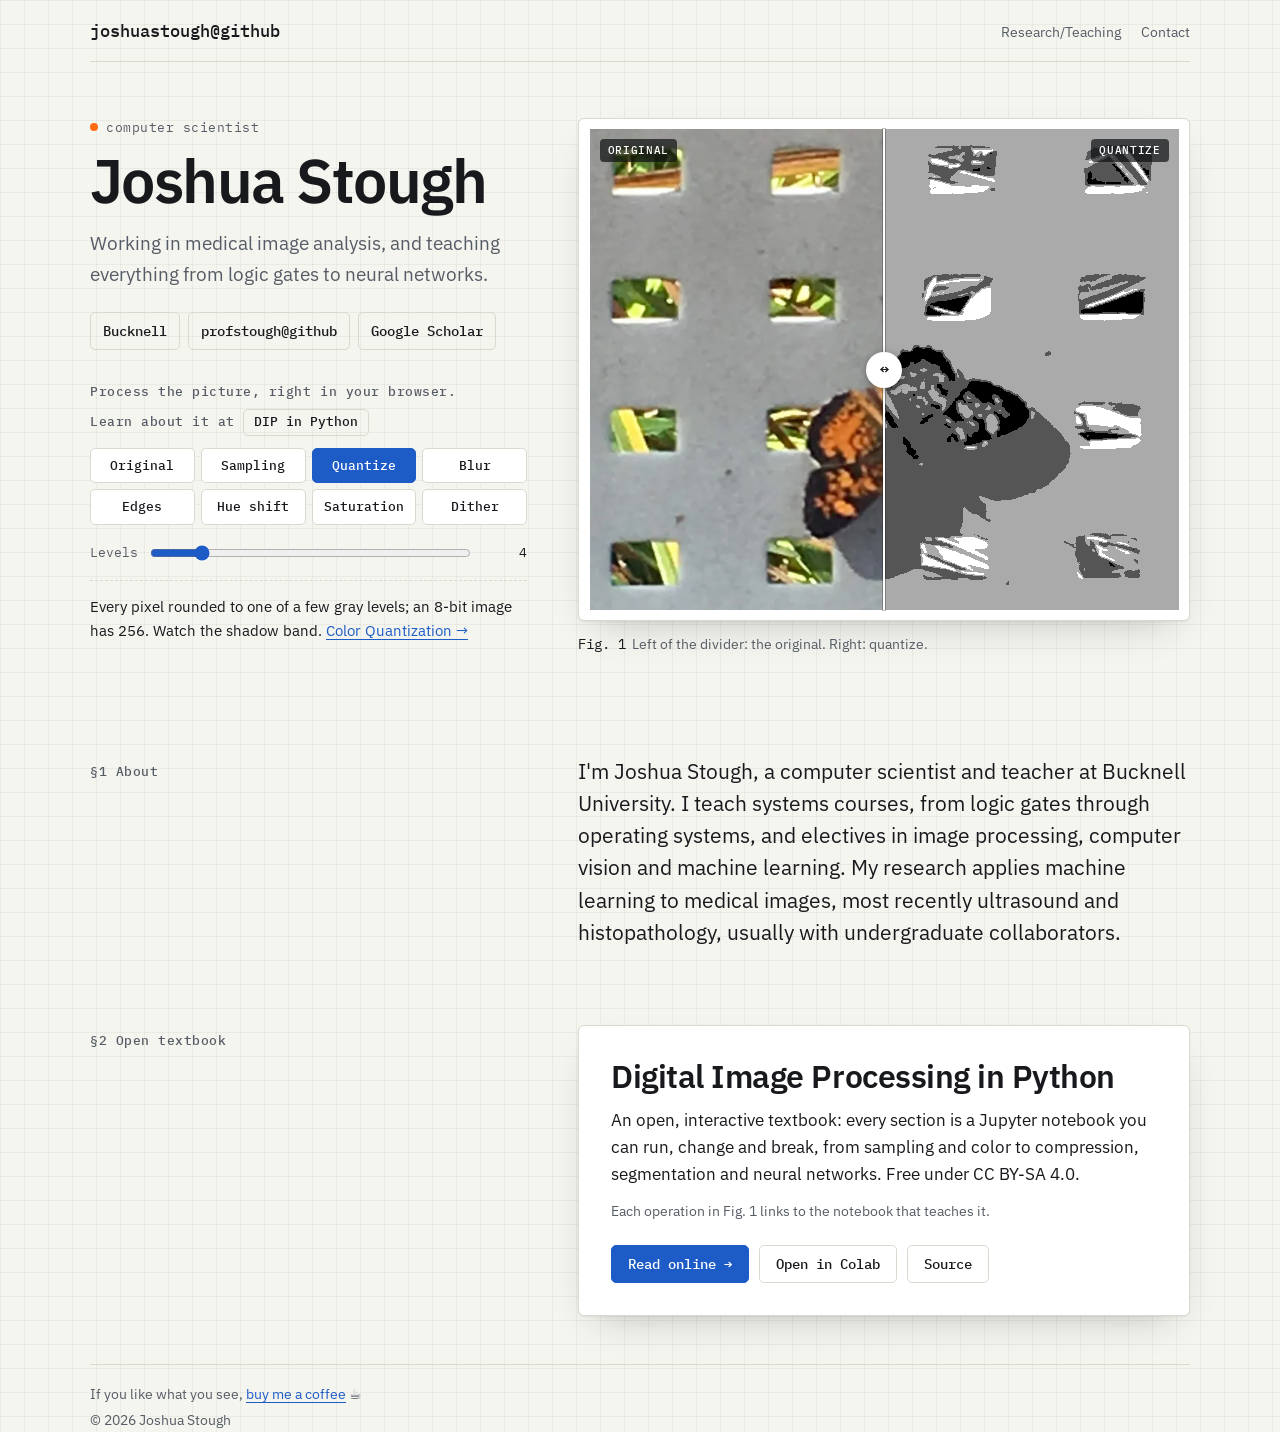
==== index.html @ 18976392 "Launch the image lab as the home page - prototypes/lab.html becomes index.html at the root: noindex " ====
<!doctype html>
<html lang="en">

<head>
  <meta charset="utf-8">
  <meta name="viewport" content="width=device-width, initial-scale=1">
  <title>Joshua Stough</title>
  <meta name="description"
    content="Joshua Stough, computer scientist: medical image analysis, teaching from logic gates to neural networks, and an image-processing lab you can play with in your browser.">
  <link rel="canonical" href="https://joshuastough.github.io/">

  <meta property="og:type" content="website">
  <meta property="og:url" content="https://joshuastough.github.io/">
  <meta property="og:title" content="Joshua Stough">
  <meta property="og:description"
    content="Medical image analysis, teaching from logic gates to neural networks, and an image-processing lab you can play with.">
  <meta property="og:image" content="https://joshuastough.github.io/assets/social.jpg">
  <meta property="og:image:width" content="1200">
  <meta property="og:image:height" content="630">
  <meta name="twitter:card" content="summary_large_image">
  <link rel="icon"
    href="data:image/svg+xml,<svg xmlns='http://www.w3.org/2000/svg' viewBox='0 0 100 100'><text y='.9em' font-size='90'>🦋</text></svg>">
  <script>
    // ?theme=dark|light overrides the system color scheme (used for previews).
    (function () {
      var t = new URLSearchParams(location.search).get('theme');
      if (t === 'dark' || t === 'light') document.documentElement.dataset.theme = t;
      document.documentElement.classList.add('js');
    })();
    var LAB_ROOT = ''; // path from this page to the site root
  </script>
  <script src="assets/lab/pictures.js"></script>

  <link rel="preconnect" href="https://fonts.googleapis.com">
  <link rel="preconnect" href="https://fonts.gstatic.com" crossorigin>
  <link
    href="https://fonts.googleapis.com/css2?family=IBM+Plex+Mono:wght@400;500&family=IBM+Plex+Sans:wght@400;500;600&display=swap"
    rel="stylesheet">

  <style>
    :root {
      --bg: #f5f5f0;
      --paper: #ffffff;
      --ink: #17191c;
      --muted: #565c65;
      --line: #d9d9cf;
      --grid: rgba(23, 25, 28, 0.05);
      --accent: #1d5bc6;
      --accent-ink: #ffffff;
      --mark: #ff6a13;
      --shadow: 0 1px 2px rgba(20, 24, 30, 0.06), 0 16px 40px -20px rgba(20, 24, 30, 0.3);
      --pad: clamp(16px, 4vw, 40px);
      color-scheme: light;
    }

    @media (prefers-color-scheme: dark) {
      :root:not([data-theme="light"]) {
        --bg: #101214;
        --paper: #171a1e;
        --ink: #e8eaed;
        --muted: #9aa1ab;
        --line: #2b3036;
        --grid: rgba(255, 255, 255, 0.035);
        --accent: #80b0ff;
        --accent-ink: #0b1322;
        --shadow: 0 1px 2px rgba(0, 0, 0, 0.4), 0 16px 40px -20px rgba(0, 0, 0, 0.8);
        color-scheme: dark;
      }
    }

    :root[data-theme="dark"] {
      --bg: #101214;
      --paper: #171a1e;
      --ink: #e8eaed;
      --muted: #9aa1ab;
      --line: #2b3036;
      --grid: rgba(255, 255, 255, 0.035);
      --accent: #80b0ff;
      --accent-ink: #0b1322;
      --shadow: 0 1px 2px rgba(0, 0, 0, 0.4), 0 16px 40px -20px rgba(0, 0, 0, 0.8);
      color-scheme: dark;
    }

    *,
    *::before,
    *::after {
      box-sizing: border-box;
    }

    html {
      -webkit-text-size-adjust: 100%;
    }

    body {
      margin: 0;
      background-color: var(--bg);
      background-image:
        linear-gradient(var(--grid) 1px, transparent 1px),
        linear-gradient(90deg, var(--grid) 1px, transparent 1px);
      background-size: 24px 24px;
      color: var(--ink);
      font: 400 17px/1.6 "IBM Plex Sans", system-ui, -apple-system, "Segoe UI", sans-serif;
    }

    a {
      color: var(--accent);
      text-underline-offset: 3px;
    }

    :focus-visible {
      outline: 2px solid var(--accent);
      outline-offset: 2px;
    }

    h1,
    h2,
    h3,
    p,
    figure {
      margin: 0;
    }

    img,
    canvas {
      display: block;
      max-width: 100%;
      height: auto;
    }

    .mono {
      font-family: "IBM Plex Mono", ui-monospace, Menlo, Consolas, monospace;
    }

    .wrap {
      max-width: 1180px;
      margin: 0 auto;
      padding: 0 var(--pad);
    }

    /* Top bar */
    .top {
      display: flex;
      flex-wrap: wrap;
      justify-content: space-between;
      align-items: baseline;
      gap: 8px 24px;
      padding-top: 18px;
      padding-bottom: 16px;
    }

    .top .name {
      color: var(--ink);
      font-weight: 500;
      text-decoration: none;
    }

    .top .name:hover {
      color: var(--accent);
    }

    .top nav {
      display: flex;
      flex-wrap: wrap;
      gap: 4px 20px;
      font-size: 14px;
    }

    .top nav a {
      color: var(--muted);
      text-decoration: none;
    }

    .top nav a:hover {
      color: var(--accent);
    }

    .rule {
      border: 0;
      border-top: 1px solid var(--line);
      margin: 0;
    }

    /* Hero: text, the live picture, and its controls */
    .hero {
      display: grid;
      grid-template-columns: minmax(0, 5fr) minmax(0, 7fr);
      grid-template-areas:
        "intro fig"
        "controls fig";
      grid-template-rows: auto 1fr;
      column-gap: clamp(28px, 4vw, 56px);
      padding-top: clamp(28px, 5vw, 56px);
      padding-bottom: clamp(40px, 6vw, 72px);
    }

    .intro {
      grid-area: intro;
    }

    .specimen {
      grid-area: fig;
    }

    .controls {
      grid-area: controls;
    }

    .eyebrow {
      color: var(--muted);
      font-size: 13px;
      letter-spacing: 0.04em;
      margin-bottom: 10px;
    }

    .eyebrow::before {
      content: "";
      display: inline-block;
      width: 8px;
      height: 8px;
      margin-right: 8px;
      background: var(--mark);
      border-radius: 50%;
      vertical-align: 1px;
    }

    h1 {
      font-size: clamp(2.4rem, 5.2vw, 3.8rem);
      font-weight: 600;
      line-height: 1.04;
      letter-spacing: -0.025em;
    }

    .lede {
      margin-top: 16px;
      color: var(--muted);
      font-size: clamp(1.05rem, 1.6vw, 1.2rem);
      max-width: 30em;
    }

    .frame {
      padding: 10px;
      background: var(--paper);
      border: 1px solid var(--line);
      border-radius: 6px;
      box-shadow: var(--shadow);
    }

    .stage {
      position: relative;
      width: fit-content;
      max-width: 100%;
      margin: 0 auto;
      touch-action: pan-y;
      user-select: none;
      -webkit-user-select: none;
      line-height: 0;
    }

    /* Any shape of picture: full column width, but never taller than the screen */
    .stage img,
    .stage canvas {
      width: auto;
      max-width: 100%;
      height: auto;
      max-height: min(78vh, 720px);
    }

    .stage canvas {
      display: none;
      max-height: none; /* the script sizes the canvas to fit, in whole device pixels */
      cursor: ew-resize;
    }

    #photo {
      display: none;
    }

    .js #photo {
      display: block;
    }

    .js .stage.ready #photo {
      display: none;
    }

    .stage.ready canvas {
      display: block;
    }

    .wipe {
      display: none;
      position: absolute;
      top: 0;
      bottom: 0;
      left: 50%;
      width: 44px;
      margin-left: -22px;
      cursor: ew-resize;
    }

    .stage.ready .wipe {
      display: block;
    }

    .stage.ready.plain .wipe,
    .stage.ready.plain .tag {
      display: none;
    }

    .wipe::before {
      content: "";
      position: absolute;
      top: 0;
      bottom: 0;
      left: 21px;
      width: 2px;
      background: #fff;
      box-shadow: 0 0 0 1px rgba(0, 0, 0, 0.25);
    }

    .knob {
      position: absolute;
      top: 50%;
      left: 50%;
      display: grid;
      place-items: center;
      width: 36px;
      height: 36px;
      transform: translate(-50%, -50%);
      border-radius: 50%;
      background: #fff;
      color: #17191c;
      box-shadow: 0 2px 10px rgba(0, 0, 0, 0.35);
      font: 500 15px/1 "IBM Plex Mono", monospace;
    }

    .wipe:focus-visible {
      outline: none;
    }

    .wipe:focus-visible .knob {
      outline: 3px solid var(--accent);
      outline-offset: 2px;
    }

    .tag {
      display: none;
      position: absolute;
      top: 10px;
      padding: 6px 8px;
      border-radius: 4px;
      background: rgba(10, 12, 14, 0.68);
      color: #fff;
      font: 500 11px/1 "IBM Plex Mono", monospace;
      letter-spacing: 0.06em;
      text-transform: uppercase;
      transition: opacity 0.15s;
    }

    .stage.ready .tag {
      display: block;
    }

    .tag.left {
      left: 10px;
    }

    .tag.right {
      right: 10px;
    }

    .tag.hidden {
      opacity: 0;
    }

    .specimen figcaption {
      margin-top: 12px;
      color: var(--muted);
      font-size: 14px;
    }

    .specimen figcaption .mono {
      color: var(--ink);
      margin-right: 6px;
    }

    .controls {
      margin-top: 32px;
      align-self: start;
    }

    .controls[hidden] {
      display: none;
    }

    .label {
      display: flex;
      flex-wrap: wrap;
      align-items: center;
      gap: 6px 8px;
      margin: 0 0 12px;
      color: var(--muted);
      font-size: 13px;
      font-weight: 500;
      letter-spacing: 0.04em;
    }

    .ops {
      display: grid;
      grid-template-columns: repeat(4, minmax(0, 1fr));
      gap: 6px;
    }

    .ops button {
      padding: 9px 4px;
      border: 1px solid var(--line);
      border-radius: 5px;
      background: var(--paper);
      color: var(--ink);
      font: 500 13px/1.2 "IBM Plex Mono", monospace;
      cursor: pointer;
      transition: border-color 0.15s, background-color 0.15s;
    }

    .ops button:hover {
      border-color: var(--accent);
    }

    .ops button[aria-pressed="true"] {
      background: var(--accent);
      border-color: var(--accent);
      color: var(--accent-ink);
    }

    .param {
      display: grid;
      grid-template-columns: auto minmax(0, 1fr) 5.5ch;
      gap: 12px;
      align-items: center;
      margin-top: 18px;
      font-size: 13px;
    }

    .param[hidden] {
      display: none;
    }

    .param label {
      color: var(--muted);
    }

    .param input {
      width: 100%;
      margin: 0;
      accent-color: var(--accent);
    }

    .param output {
      text-align: right;
    }

    .caption {
      margin-top: 16px;
      padding-top: 14px;
      border-top: 1px dashed var(--line);
      font-size: 15px;
      min-height: 4.8em;
    }

    .caption a {
      white-space: nowrap;
    }

    /* Sections below the hero */
    .section {
      display: grid;
      grid-template-columns: minmax(0, 5fr) minmax(0, 7fr);
      column-gap: clamp(28px, 4vw, 56px);
      padding-top: 28px;
      padding-bottom: 48px;
    }

    .section h2 {
      font-size: 13px;
      font-weight: 500;
      letter-spacing: 0.04em;
      color: var(--muted);
      padding-top: 6px;
    }

    .about p {
      font-size: clamp(1.1rem, 1.8vw, 1.3rem);
      line-height: 1.55;
    }

    .card {
      padding: clamp(20px, 3vw, 32px);
      background: var(--paper);
      border: 1px solid var(--line);
      border-radius: 6px;
      box-shadow: var(--shadow);
    }

    .card h3 {
      font-size: clamp(1.5rem, 2.6vw, 2rem);
      font-weight: 600;
      line-height: 1.15;
      letter-spacing: -0.015em;
      margin-bottom: 12px;
    }

    .card h3 a {
      color: inherit;
      text-decoration: none;
    }

    .card h3 a:hover {
      color: var(--accent);
    }

    .card .tie {
      margin-top: 12px;
      color: var(--muted);
      font-size: 14px;
    }

    .actions {
      display: flex;
      flex-wrap: wrap;
      gap: 10px;
      margin-top: 22px;
    }

    .btn {
      display: inline-block;
      padding: 9px 16px;
      border: 1px solid var(--line);
      border-radius: 5px;
      color: var(--ink);
      font: 500 14px/1.3 "IBM Plex Mono", monospace;
      text-decoration: none;
    }

    .btn:hover {
      border-color: var(--accent);
      color: var(--accent);
    }

    /* The three links under the intro fit on one row beside the picture */
    .intro .actions {
      gap: 8px;
    }

    .intro .btn {
      padding: 9px 12px;
    }

    .btn-sm {
      padding: 4px 10px;
      font-size: 13px;
      letter-spacing: 0;
    }

    .btn.primary {
      background: var(--accent);
      border-color: var(--accent);
      color: var(--accent-ink);
    }

    .btn.primary:hover {
      color: var(--accent-ink);
      filter: brightness(1.08);
    }

    footer {
      padding-top: 18px;
      padding-bottom: 48px;
      color: var(--muted);
      font-size: 14px;
    }

    footer p+p {
      margin-top: 4px;
    }

    @media (max-width: 860px) {
      .hero {
        grid-template-columns: minmax(0, 1fr);
        grid-template-areas: "intro" "fig" "controls";
        grid-template-rows: auto;
      }

      .specimen {
        margin-top: 28px;
      }

      .controls {
        margin-top: 24px;
      }

      .section {
        grid-template-columns: minmax(0, 1fr);
      }

      .section h2 {
        margin-bottom: 12px;
      }

    }

    @media (prefers-reduced-motion: reduce) {
      * {
        transition: none !important;
      }
    }
  </style>
</head>

<body>
  <header class="wrap top">
    <a class="name mono" href="https://github.com/joshuastough">joshuastough@github</a>
    <nav aria-label="Site">
      <a href="https://joshuastough.com">Research/Teaching</a>
      <a href="mailto:joshua.stough@gmail.com">Contact</a>
    </nav>
  </header>
  <div class="wrap">
    <hr class="rule">
  </div>

  <main>
    <section class="wrap hero" aria-label="Introduction">
      <div class="intro">
        <p class="eyebrow mono">computer scientist</p>
        <h1>Joshua Stough</h1>
        <p class="lede">Working in medical image analysis, and teaching everything from logic gates to neural
          networks.</p>
        <p class="actions">
          <a class="btn" href="https://joshuastough.com">Bucknell</a>
          <a class="btn" href="https://profstough.github.io/">profstough@github</a>
          <a class="btn" href="https://scholar.google.com/citations?user=JASM_10AAAAJ&amp;hl=en">Google Scholar</a>
        </p>
      </div>

      <figure class="specimen">
        <div class="frame">
          <div class="stage" id="stage">
            <img id="photo" alt="" width="900" height="736">
            <script>
              // Pick this visit's picture (see assets/lab/pictures.js) before the page first paints.
              (function () {
                var pics = window.LAB_PICTURES || [], q = new URLSearchParams(location.search).get('img'), pick;
                if (q) {
                  var word = q.toLowerCase();
                  pick = /^\d+$/.test(q) ? pics[+q] :
                    pics.filter(function (p) { return p.src.toLowerCase().indexOf(word) >= 0; })[0] ||
                    pics.filter(function (p) { return p.alt.toLowerCase().indexOf(word) >= 0; })[0];
                }
                pick = window.LAB_PICK = pick || pics[Math.floor(Math.random() * pics.length)];
                var img = document.getElementById('photo');
                img.width = pick.w;
                img.height = pick.h;
                img.alt = pick.alt;
                img.src = LAB_ROOT + pick.src;
              })();
            </script>
            <noscript><img src="assets/butterfly.webp" width="900" height="736"
                alt="An orange and black butterfly resting on a gray panel with rectangular cutouts showing green leaves"></noscript>
            <canvas id="canvas" width="900" height="736" role="img"></canvas>
            <span class="tag left" id="tag-left">Original</span>
            <span class="tag right" id="tag-right"></span>
            <div class="wipe" id="wipe" role="slider" tabindex="0" aria-label="Divider between original and processed"
              aria-valuemin="0" aria-valuemax="100" aria-valuenow="50"><span class="knob"
                aria-hidden="true">&harr;</span></div>
          </div>
        </div>
        <figcaption><span class="mono">Fig. 1</span><span id="figtext">Butterfly on a perforated panel.</span>
        </figcaption>
      </figure>

      <div class="controls" id="controls" hidden>
        <p class="label mono"><span id="ops-label">Process the picture, right in your browser.</span>
          Learn about it at <a class="btn btn-sm" href="https://profstough.github.io/imageprocessing-awesome/">DIP in
            Python</a></p>
        <div class="ops" role="group" aria-labelledby="ops-label" id="ops"></div>
        <div class="param mono" id="param-row">
          <label for="param" id="param-name">Gain</label>
          <input type="range" id="param">
          <output for="param" id="param-out"></output>
        </div>
        <p class="caption" id="caption" aria-live="polite"></p>
      </div>
    </section>

    <section class="wrap section about" aria-labelledby="about-h">
      <h2 class="mono" id="about-h">&sect;1 About</h2>
      <p>I'm Joshua Stough, a computer scientist and teacher at Bucknell University. I teach systems courses,
        from logic gates through operating systems, and electives in image processing, computer vision and
        machine learning. My research applies machine learning to medical images, most recently ultrasound and
        histopathology, usually with undergraduate collaborators.</p>
    </section>

    <section class="wrap section" id="book" aria-labelledby="book-h">
      <h2 class="mono" id="book-h">&sect;2 Open textbook</h2>
      <article class="card">
        <h3><a href="https://profstough.github.io/imageprocessing-awesome/">Digital Image Processing in Python</a></h3>
        <p>An open, interactive textbook: every section is a Jupyter notebook you can run, change and break, from
          sampling and color to compression, segmentation and neural networks. Free under CC BY-SA 4.0.</p>
        <p class="tie">Each operation in Fig. 1 links to the notebook that teaches it.</p>
        <div class="actions">
          <a class="btn primary" href="https://profstough.github.io/imageprocessing-awesome/">Read online &rarr;</a>
          <a class="btn"
            href="https://colab.research.google.com/github/profstough/imageprocessing-awesome/blob/main/colab_setup.ipynb">Open
            in Colab</a>
          <a class="btn" href="https://github.com/profstough/imageprocessing-awesome">Source</a>
        </div>
      </article>
    </section>

  </main>

  <footer class="wrap">
    <hr class="rule">
    <p style="margin-top: 18px">If you like what you see, <a href="https://www.buymeacoffee.com/joshuastough">buy me a
        coffee</a> &#9749;</p>
    <p>&copy; 2026 Joshua Stough</p>
  </footer>

  <script>
    (function () {
      var BOOK = 'https://profstough.github.io/imageprocessing-awesome/';
      // Dither fineness 1..11 as [dot size in pixels, gray levels]: big black-and-white dots first,
      // then single-pixel dots with more and more gray levels.
      var DITHER = [[12, 2], [8, 2], [6, 2], [4, 2], [3, 2], [2, 2], [1, 2], [1, 3], [1, 4], [1, 6], [1, 8]];
      var OPS = [
        {
          id: 'original', label: 'Original',
          text: 'The photograph before any processing, pixel-aligned with your screen.'
        },
        {
          id: 'sampling', label: 'Sampling', name: 'Block', min: 2, max: 40, step: 1, value: 12, unit: ' px',
          text: 'One sample per block, repeated to fill it. Fewer samples, less spatial resolution.',
          slug: 'spatial-resolution', chapter: 'Sampling and Spatial Resolution'
        },
        {
          id: 'quantize', label: 'Quantize', name: 'Levels', min: 2, max: 16, step: 1, value: 4, unit: '',
          text: 'Every pixel rounded to one of a few gray levels; an 8-bit image has 256. Watch the shadow band.',
          slug: 'color-quantization', chapter: 'Color Quantization'
        },
        {
          id: 'blur', label: 'Blur', name: 'Radius', min: 1, max: 16, step: 1, value: 5, unit: ' px',
          text: 'Each pixel averaged with its neighbors (three box passes, close to a Gaussian): a low-pass filter.',
          slug: 'imfilter-lowpass-demo', chapter: 'Spatial filtering, low pass'
        },
        {
          id: 'edges', label: 'Edges', name: 'Gain', min: 1, max: 8, step: 0.5, value: 3, unit: '×',
          text: 'Sobel gradient magnitude: bright where brightness changes quickly, dark where it is flat.',
          slug: 'edge-detection', chapter: 'Gradient Maps and Edge Detection'
        },
        {
          id: 'hue', label: 'Hue shift', name: 'Hue', min: 0, max: 359, step: 1, value: 180, unit: '°',
          text: 'Every hue rotated around the HSV color wheel, while saturation and value stay put.',
          slug: 'color-hsv', chapter: 'HSV color space'
        },
        {
          id: 'saturation', label: 'Saturation', name: 'Scale', min: 0, max: 3, step: 0.1, value: 2, unit: '\u00d7',
          text: 'Every pixel\u2019s saturation scaled in HSV space: 0\u00d7 is gray, 1\u00d7 the original, more is more vivid. Hue and value stay put.',
          slug: 'color-hsv', chapter: 'HSV color space'
        },
        {
          id: 'dither', label: 'Dither', name: 'Fineness', min: 1, max: 11, step: 1, value: 6, unit: '',
          text: 'Floyd\u2013Steinberg error diffusion: few gray levels, but each rounding error is pushed onto the neighbors, so the tones survive. Slide right for smaller dots, then more levels.',
          detail: function (f) {
            var d = DITHER[f - 1];
            return 'Now: ' + (d[0] > 1 ? d[0] + '-pixel dots' : 'single-pixel dots') + ', ' + d[1] + ' gray levels.';
          },
          slug: 'color-quantization', chapter: 'Color Quantization'
        }
      ];

      var stage = document.getElementById('stage');
      var photo = document.getElementById('photo');
      var canvas = document.getElementById('canvas');
      var wipeEl = document.getElementById('wipe');
      var tagLeft = document.getElementById('tag-left');
      var tagRight = document.getElementById('tag-right');
      var opsEl = document.getElementById('ops');
      var paramRow = document.getElementById('param-row');
      var paramName = document.getElementById('param-name');
      var slider = document.getElementById('param');
      var paramOut = document.getElementById('param-out');
      var caption = document.getElementById('caption');
      var figtext = document.getElementById('figtext');

      var query = new URLSearchParams(location.search);
      var pick = window.LAB_PICK;
      var W, H, N, ctx, src, out, lum, smooth, bufA, bufB, err;
      var op = OPS[4], value = op.value, wipe = 0.5, pending = 0, dragging = false;

      /* ---------- Image operations: read src / lum, write out ---------- */

      function gray(o, p, v) {
        o[p] = o[p + 1] = o[p + 2] = v;
        o[p + 3] = 255;
      }

      var RUN = {
        original: function () { out.data.set(src.data); },

        sampling: function (b) {
          var s = src.data, o = out.data;
          for (var by = 0; by < H; by += b) {
            for (var bx = 0; bx < W; bx += b) {
              var sp = (Math.min(by + (b >> 1), H - 1) * W + Math.min(bx + (b >> 1), W - 1)) * 4;
              for (var y = by; y < Math.min(by + b, H); y++) {
                for (var x = bx, p = (y * W + bx) * 4; x < Math.min(bx + b, W); x++, p += 4) {
                  o[p] = s[sp]; o[p + 1] = s[sp + 1]; o[p + 2] = s[sp + 2]; o[p + 3] = 255;
                }
              }
            }
          }
        },

        quantize: function (k) {
          var o = out.data, step = 255 / (k - 1);
          for (var i = 0, p = 0; i < N; i++, p += 4) gray(o, p, Math.round(lum[i] / step) * step);
        },

        blur: function (r) {
          var s = src.data, o = out.data, i, p;
          for (i = 0, p = 0; i < N; i++, p += 4) {
            bufA[i * 3] = s[p]; bufA[i * 3 + 1] = s[p + 1]; bufA[i * 3 + 2] = s[p + 2];
          }
          for (var pass = 0; pass < 3; pass++) {
            boxH(bufA, bufB, r);
            boxV(bufB, bufA, r);
          }
          for (i = 0, p = 0; i < N; i++, p += 4) {
            o[p] = bufA[i * 3]; o[p + 1] = bufA[i * 3 + 1]; o[p + 2] = bufA[i * 3 + 2]; o[p + 3] = 255;
          }
        },

        edges: function (gain) {
          var o = out.data, L = smooth, scale = gain / 8;
          for (var y = 0; y < H; y++) {
            for (var x = 0; x < W; x++) {
              var i = y * W + x, v = 0;
              if (x > 0 && y > 0 && x < W - 1 && y < H - 1) {
                var gx = (L[i - W + 1] + 2 * L[i + 1] + L[i + W + 1]) - (L[i - W - 1] + 2 * L[i - 1] + L[i + W - 1]);
                var gy = (L[i + W - 1] + 2 * L[i + W] + L[i + W + 1]) - (L[i - W - 1] + 2 * L[i - W] + L[i - W + 1]);
                v = Math.sqrt(gx * gx + gy * gy) * scale;
              }
              gray(o, i * 4, v);
            }
          }
        },

        hue: function (deg) {
          var s = src.data, o = out.data, shift = deg / 60;
          for (var p = 0; p < s.length; p += 4) {
            var r = s[p] / 255, g = s[p + 1] / 255, b = s[p + 2] / 255;
            var max = Math.max(r, g, b), min = Math.min(r, g, b), d = max - min;
            o[p + 3] = 255;
            if (d === 0) { o[p] = s[p]; o[p + 1] = s[p + 1]; o[p + 2] = s[p + 2]; continue; }
            var h = max === r ? (g - b) / d : max === g ? (b - r) / d + 2 : (r - g) / d + 4;
            h = ((h + shift) % 6 + 6) % 6;
            var sat = d / max, v = max, k = Math.floor(h), f = h - k;
            var pp = v * (1 - sat), q = v * (1 - sat * f), t = v * (1 - sat * (1 - f));
            var rgb = [[v, t, pp], [q, v, pp], [pp, v, t], [pp, q, v], [t, pp, v], [v, pp, q]][k];
            o[p] = rgb[0] * 255; o[p + 1] = rgb[1] * 255; o[p + 2] = rgb[2] * 255;
          }
        },

        saturation: function (k) {
          // In HSV, a channel's distance below the max channel is proportional to saturation,
          // so scaling that distance scales saturation while hue and value stay fixed.
          var s = src.data, o = out.data;
          for (var p = 0; p < s.length; p += 4) {
            var r = s[p], g = s[p + 1], b = s[p + 2];
            var max = Math.max(r, g, b), min = Math.min(r, g, b);
            var ratio = 1;
            if (max > min) {
              var sat = (max - min) / max;
              ratio = Math.min(1, sat * k) / sat;
            }
            o[p] = max - (max - r) * ratio;
            o[p + 1] = max - (max - g) * ratio;
            o[p + 2] = max - (max - b) * ratio;
            o[p + 3] = 255;
          }
        },

        dither: function (f) {
          var d = DITHER[f - 1], dot = d[0], step = 255 / (d[1] - 1), o = out.data;
          var gw = Math.ceil(W / dot), gh = Math.ceil(H / dot), x, y, i;
          // Average brightness over each dot-sized block (just the pixels when dot is 1).
          for (i = 0; i < gw * gh; i++) err[i] = 0;
          for (y = 0; y < H; y++) {
            var row = ((y / dot) | 0) * gw;
            for (x = 0; x < W; x++) err[row + ((x / dot) | 0)] += lum[y * W + x];
          }
          for (y = 0; y < gh; y++) {
            var bh = Math.min(dot, H - y * dot);
            for (x = 0; x < gw; x++) err[y * gw + x] /= bh * Math.min(dot, W - x * dot);
          }
          // Floyd-Steinberg on the block grid; each cell keeps its final level.
          for (y = 0; y < gh; y++) {
            for (x = 0; x < gw; x++) {
              i = y * gw + x;
              var old = err[i];
              var nv = Math.min(255, Math.max(0, Math.round(old / step) * step));
              var e = old - nv;
              err[i] = nv;
              if (x + 1 < gw) err[i + 1] += e * 7 / 16;
              if (y + 1 < gh) {
                if (x > 0) err[i + gw - 1] += e * 3 / 16;
                err[i + gw] += e * 5 / 16;
                if (x + 1 < gw) err[i + gw + 1] += e / 16;
              }
            }
          }
          // Paint each cell as a dot-sized square.
          for (y = 0; y < H; y++) {
            var cells = ((y / dot) | 0) * gw;
            for (x = 0; x < W; x++) gray(o, (y * W + x) * 4, err[cells + ((x / dot) | 0)]);
          }
        }
      };

      // Sliding-window box filters on 3-channel float buffers, edges clamped.
      function boxH(a, b, r) {
        var n = 2 * r + 1;
        for (var y = 0; y < H; y++) {
          var row = y * W * 3;
          for (var c = 0; c < 3; c++) {
            var sum = 0, k;
            for (k = -r; k <= r; k++) sum += a[row + Math.min(Math.max(k, 0), W - 1) * 3 + c];
            for (var x = 0; x < W; x++) {
              b[row + x * 3 + c] = sum / n;
              sum += a[row + Math.min(x + r + 1, W - 1) * 3 + c] - a[row + Math.max(x - r, 0) * 3 + c];
            }
          }
        }
      }

      function boxV(a, b, r) {
        var n = 2 * r + 1, stride = W * 3;
        for (var x = 0; x < W; x++) {
          for (var c = 0; c < 3; c++) {
            var col = x * 3 + c, sum = 0, k;
            for (k = -r; k <= r; k++) sum += a[Math.min(Math.max(k, 0), H - 1) * stride + col];
            for (var y = 0; y < H; y++) {
              b[y * stride + col] = sum / n;
              sum += a[Math.min(y + r + 1, H - 1) * stride + col] - a[Math.max(y - r, 0) * stride + col];
            }
          }
        }
      }

      /* ---------- Drawing ---------- */

      function composite() {
        if (op.id === 'original') {
          ctx.putImageData(src, 0, 0);
          return;
        }
        ctx.putImageData(out, 0, 0);
        var sx = Math.round(wipe * W);
        if (sx > 0) ctx.putImageData(src, 0, 0, 0, 0, sx, H); // original on the left of the divider
      }

      function schedule(what) {
        if (!pending) requestAnimationFrame(flush);
        pending |= what;
      }

      function flush() {
        if (pending & 1) RUN[op.id](value);
        composite();
        pending = 0;
      }

      /* ---------- Controls ---------- */

      function describe() {
        caption.textContent = op.text + ' ' +
          (op.detail ? op.detail(value) + ' ' : '');
        if (op.slug) {
          var a = document.createElement('a');
          a.href = BOOK + op.slug + '/';
          a.textContent = op.chapter + ' \u2192';
          caption.appendChild(a);
        }
      }

      function fmt(v) {
        return (op.step < 1 ? v.toFixed(1) : String(v)) + op.unit;
      }

      function select(id, v) {
        op = OPS.filter(function (o) { return o.id === id; })[0] || OPS[4];
        value = v != null && !isNaN(v) ? Math.min(op.max, Math.max(op.min, v)) : op.value;
        Array.prototype.forEach.call(opsEl.children, function (b) {
          b.setAttribute('aria-pressed', String(b.dataset.op === op.id));
        });
        var plain = op.id === 'original';
        stage.classList.toggle('plain', plain);
        paramRow.hidden = plain;
        if (!plain) {
          paramName.textContent = op.name;
          slider.min = op.min; slider.max = op.max; slider.step = op.step; slider.value = value;
          paramOut.textContent = fmt(value);
          tagRight.textContent = op.label;
        }
        describe();
        figtext.textContent = plain ? pick.caption :
          'Left of the divider: the original. Right: ' + op.label.toLowerCase() + '.';
        canvas.setAttribute('aria-label', plain ? pick.alt :
          pick.alt + ', with ' + op.label.toLowerCase() + ' applied right of a divider at ' +
          Math.round(wipe * 100) + ' percent');
        schedule(1);
      }

      function setWipe(f) {
        wipe = Math.min(1, Math.max(0, f));
        wipeEl.style.left = wipe * 100 + '%';
        wipeEl.setAttribute('aria-valuenow', Math.round(wipe * 100));
        tagLeft.classList.toggle('hidden', wipe < 0.16);
        tagRight.classList.toggle('hidden', wipe > 0.84);
        schedule(2);
      }

      function pointTo(ev) {
        var r = canvas.getBoundingClientRect();
        setWipe((ev.clientX - r.left) / r.width);
      }

      OPS.forEach(function (o) {
        var b = document.createElement('button');
        b.type = 'button';
        b.dataset.op = o.id;
        b.textContent = o.label;
        b.setAttribute('aria-pressed', 'false');
        b.addEventListener('click', function () { select(o.id); });
        opsEl.appendChild(b);
      });

      slider.addEventListener('input', function () {
        value = +slider.value;
        paramOut.textContent = fmt(value);
        if (op.detail) describe();
        schedule(1);
      });

      stage.addEventListener('pointerdown', function (ev) {
        if (op.id === 'original' || ev.button > 0) return;
        dragging = true;
        stage.setPointerCapture(ev.pointerId);
        pointTo(ev);
      });
      stage.addEventListener('pointermove', function (ev) { if (dragging) pointTo(ev); });
      ['pointerup', 'pointercancel'].forEach(function (t) {
        stage.addEventListener(t, function () { dragging = false; });
      });

      wipeEl.addEventListener('keydown', function (ev) {
        var step = ev.shiftKey ? 0.1 : 0.02;
        var moves = { ArrowLeft: -step, ArrowDown: -step, ArrowRight: step, ArrowUp: step };
        if (ev.key in moves) setWipe(wipe + moves[ev.key]);
        else if (ev.key === 'Home') setWipe(0);
        else if (ev.key === 'End') setWipe(1);
        else return;
        ev.preventDefault();
      });

      /* ---------- Start once the photo has loaded ---------- */

      /* ---------- Working image: one pixel per screen pixel ---------- */

      // The picture is processed at the size it is shown, in device pixels, so each processed
      // pixel lands on exactly one screen pixel. Letting the browser shrink a larger result would
      // resample dither dots, edge lines and block borders into moire.
      var frame = stage.parentNode, fitted = '', refit = 0, MAX_WORK = 1600;

      function fit() {
        var dpr = window.devicePixelRatio || 1;
        var cs = getComputedStyle(frame);
        // Exact (fractional) content width: clientWidth rounds, and a canvas even 0.2px too wide gets squeezed.
        var availW = frame.getBoundingClientRect().width - parseFloat(cs.paddingLeft) - parseFloat(cs.paddingRight) -
          parseFloat(cs.borderLeftWidth) - parseFloat(cs.borderRightWidth);
        var availH = Math.min(innerHeight * 0.78, 720);
        var nw = photo.naturalWidth, nh = photo.naturalHeight;
        var cssW = Math.min(availW, nw, availH * nw / nh);
        var w = Math.max(1, Math.min(MAX_WORK, Math.floor(cssW * dpr)));
        var h = Math.max(1, Math.floor(w * nh / nw));
        var key = w + 'x' + h + '@' + dpr;
        if (key === fitted) return false;

        canvas.width = w;
        canvas.height = h;
        canvas.style.width = w / dpr + 'px';
        canvas.style.height = h / dpr + 'px';
        ctx = canvas.getContext('2d', { willReadFrequently: true });
        ctx.imageSmoothingEnabled = true;
        ctx.imageSmoothingQuality = 'high';
        ctx.drawImage(photo, 0, 0, w, h);
        try {
          src = ctx.getImageData(0, 0, w, h);
        } catch (e) {
          return false; // e.g. opened from file://; keep the plain picture
        }
        W = w; H = h; N = w * h;
        fitted = key;
        out = ctx.createImageData(W, H);
        lum = new Float32Array(N);
        err = new Float32Array(N);
        bufA = new Float32Array(N * 3);
        bufB = new Float32Array(N * 3);
        var s = src.data, i, p;
        for (i = 0, p = 0; i < N; i++, p += 4) lum[i] = 0.299 * s[p] + 0.587 * s[p + 1] + 0.114 * s[p + 2];
        // A 3x3 mean takes the sensor noise out of the edge map.
        smooth = new Float32Array(N);
        for (var y = 0; y < H; y++) {
          for (var x = 0; x < W; x++) {
            var sum = 0;
            for (var dy = -1; dy <= 1; dy++) {
              for (var dx = -1; dx <= 1; dx++) {
                sum += lum[Math.min(H - 1, Math.max(0, y + dy)) * W + Math.min(W - 1, Math.max(0, x + dx))];
              }
            }
            smooth[y * W + x] = sum / 9;
          }
        }
        return true;
      }

      // Window resizes, zoom and rotation change the shown size: re-fit and reprocess.
      function onResize() {
        clearTimeout(refit);
        refit = setTimeout(function () {
          if (stage.classList.contains('ready') && fit()) schedule(1);
        }, 120);
      }

      function init() {
        if (!fit()) return;
        addEventListener('resize', onResize);
        if (window.ResizeObserver) new ResizeObserver(onResize).observe(frame);
        stage.classList.add('ready');
        document.getElementById('controls').hidden = false;
        var w = parseFloat(query.get('wipe'));
        setWipe(isNaN(w) ? wipe : w);
        // Start with the operation the address asks for, else the picture's pinned one, else a random one.
        var qop = query.get('op'), qv = parseFloat(query.get('v'));
        var processed = OPS.filter(function (o) { return o.id !== 'original'; });
        if (qop) select(qop, qv);
        else if (pick.op) select(pick.op, isNaN(qv) ? pick.v : qv);
        else select(processed[Math.floor(Math.random() * processed.length)].id);
      }

      if (photo.complete && photo.naturalWidth) init();
      else photo.addEventListener('load', init);
    })();
  </script>
</body>

</html>
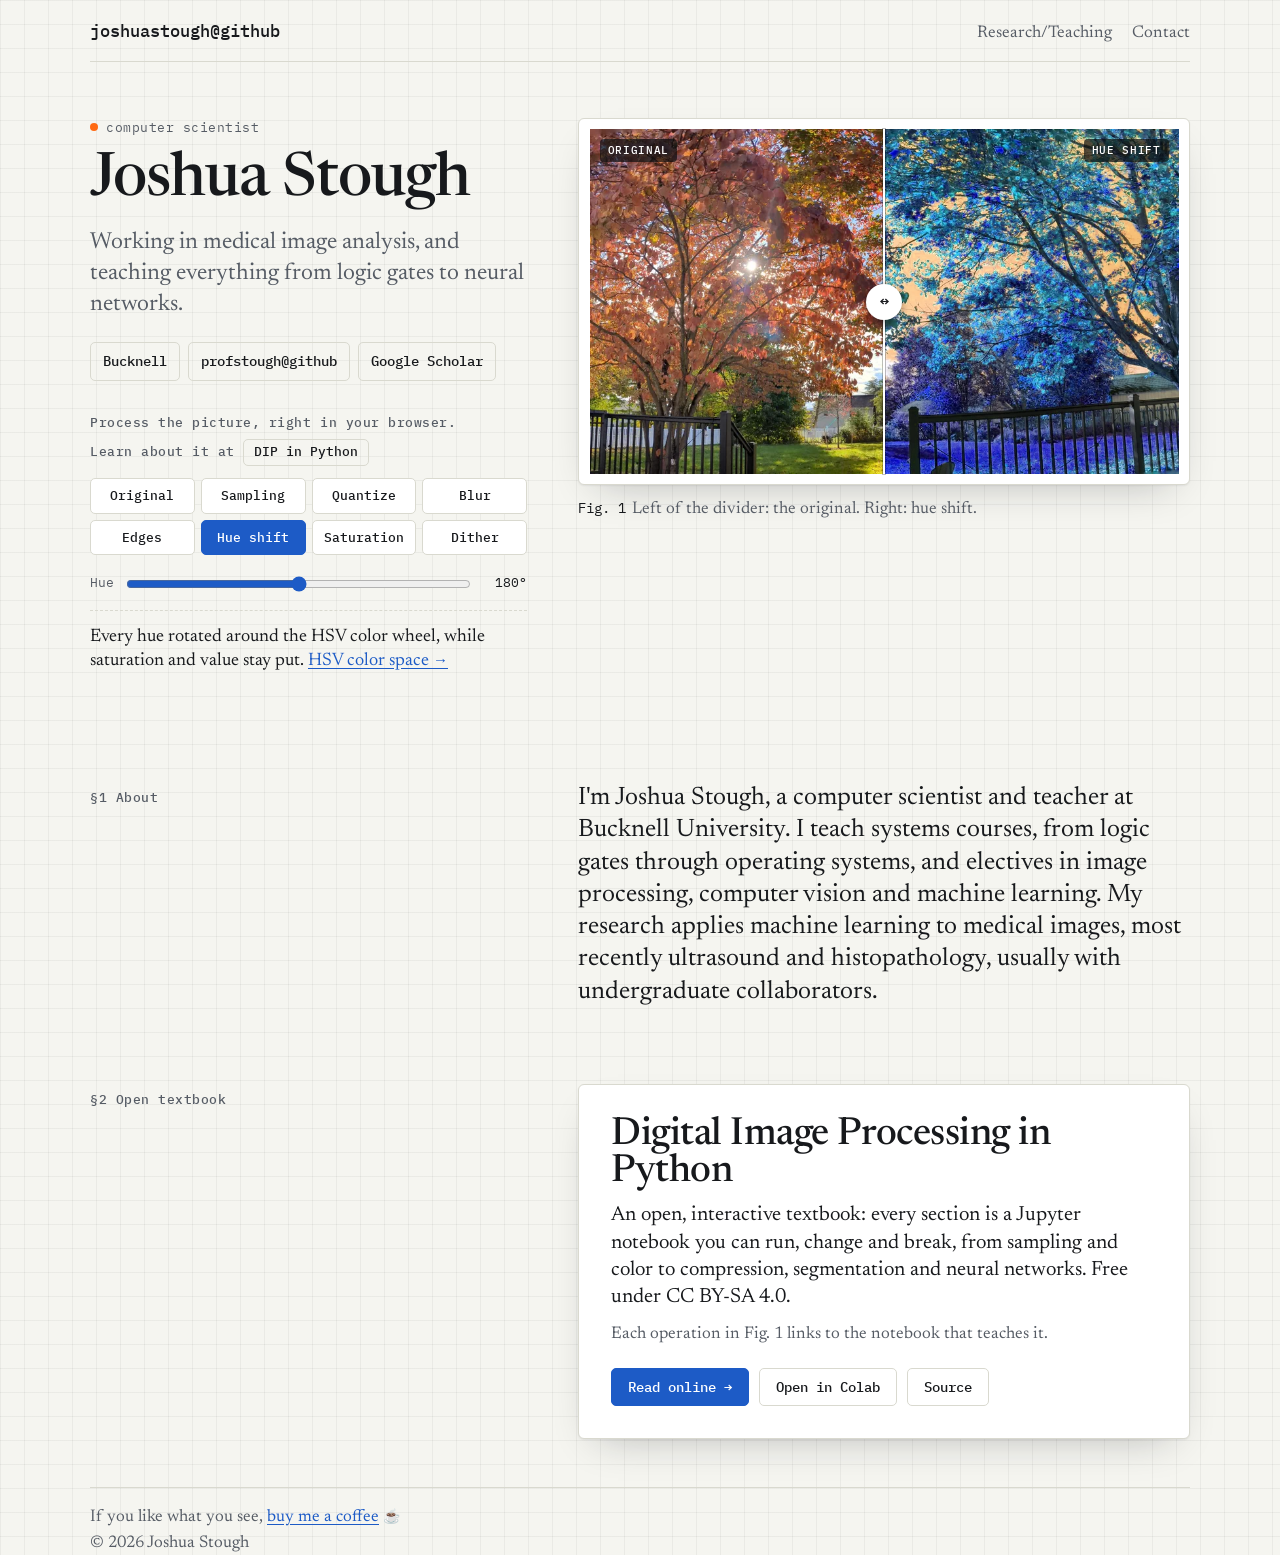
==== commit 61db5388: "Type: Newsreader for text, IBM Plex Mono for the computer parts IBM Plex Sans is gone, so the page u" ====
--- a/index.html
+++ b/index.html
@@ -34,7 +34,7 @@
   <link rel="preconnect" href="https://fonts.googleapis.com">
   <link rel="preconnect" href="https://fonts.gstatic.com" crossorigin>
   <link
-    href="https://fonts.googleapis.com/css2?family=IBM+Plex+Mono:wght@400;500&family=IBM+Plex+Sans:wght@400;500;600&display=swap"
+    href="https://fonts.googleapis.com/css2?family=IBM+Plex+Mono:wght@400;500&family=Newsreader:opsz,wght@6..72,400;6..72,500&display=swap"
     rel="stylesheet">
 
   <style>
@@ -99,7 +99,9 @@
         linear-gradient(90deg, var(--grid) 1px, transparent 1px);
       background-size: 24px 24px;
       color: var(--ink);
-      font: 400 17px/1.6 "IBM Plex Sans", system-ui, -apple-system, "Segoe UI", sans-serif;
+      font: 400 17px/1.6 "Newsreader", Georgia, "Times New Roman", serif;
+      /* Newsreader's x-height is small; match Plex Mono's so the two read at the same size. */
+      font-size-adjust: 0.516;
     }
 
     a {
@@ -225,9 +227,10 @@
 
     h1 {
       font-size: clamp(2.4rem, 5.2vw, 3.8rem);
-      font-weight: 600;
+      font-size-adjust: none;
+      font-weight: 500;
       line-height: 1.04;
-      letter-spacing: -0.025em;
+      letter-spacing: -0.015em;
     }
 
     .lede {
@@ -503,7 +506,7 @@
 
     .card h3 {
       font-size: clamp(1.5rem, 2.6vw, 2rem);
-      font-weight: 600;
+      font-weight: 500;
       line-height: 1.15;
       letter-spacing: -0.015em;
       margin-bottom: 12px;
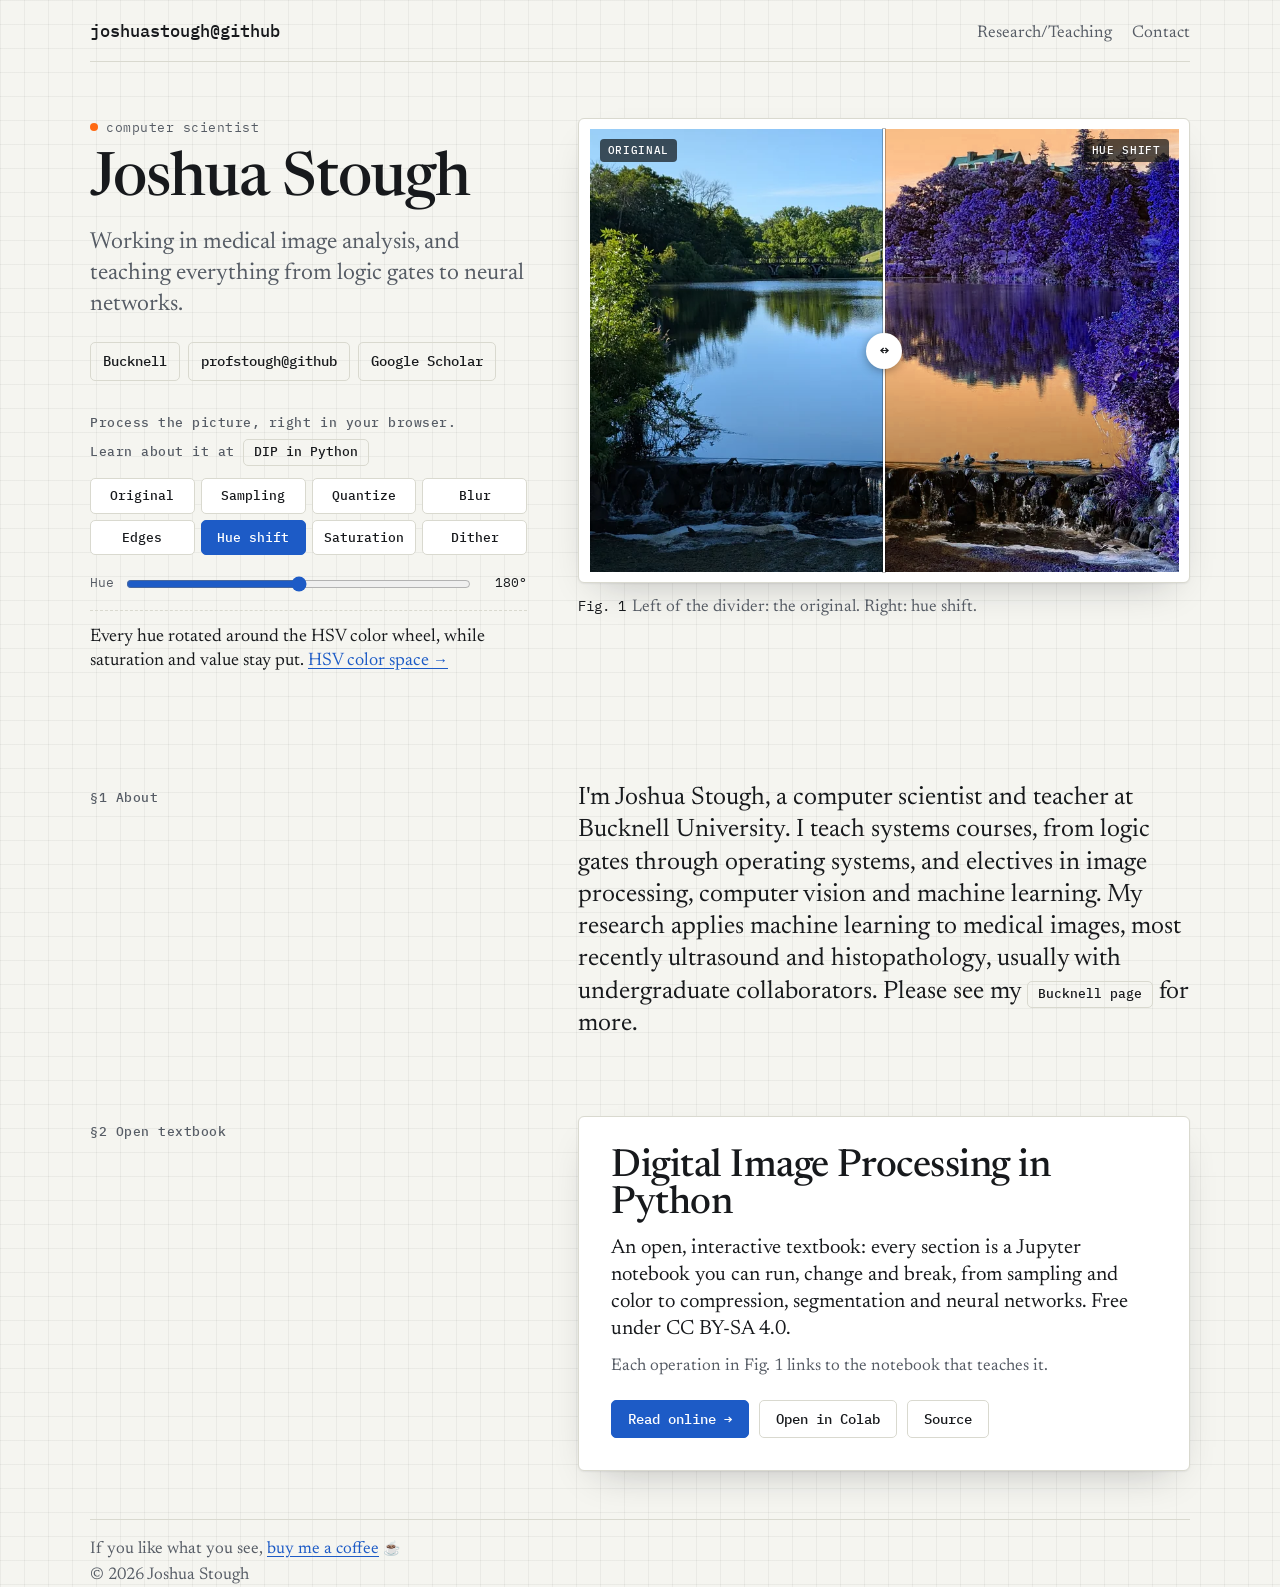
==== commit 9c9a8b03: "About: point to the Bucknell page for more Co-Authored-By: Claude Opus 5.5 <noreply@anthropic.com>" ====
--- a/index.html
+++ b/index.html
@@ -700,7 +700,8 @@
       <p>I'm Joshua Stough, a computer scientist and teacher at Bucknell University. I teach systems courses,
         from logic gates through operating systems, and electives in image processing, computer vision and
         machine learning. My research applies machine learning to medical images, most recently ultrasound and
-        histopathology, usually with undergraduate collaborators.</p>
+        histopathology, usually with undergraduate collaborators. Please see my
+        <a class="btn btn-sm" href="https://www.joshuastough.com">Bucknell page</a> for more.</p>
     </section>
 
     <section class="wrap section" id="book" aria-labelledby="book-h">
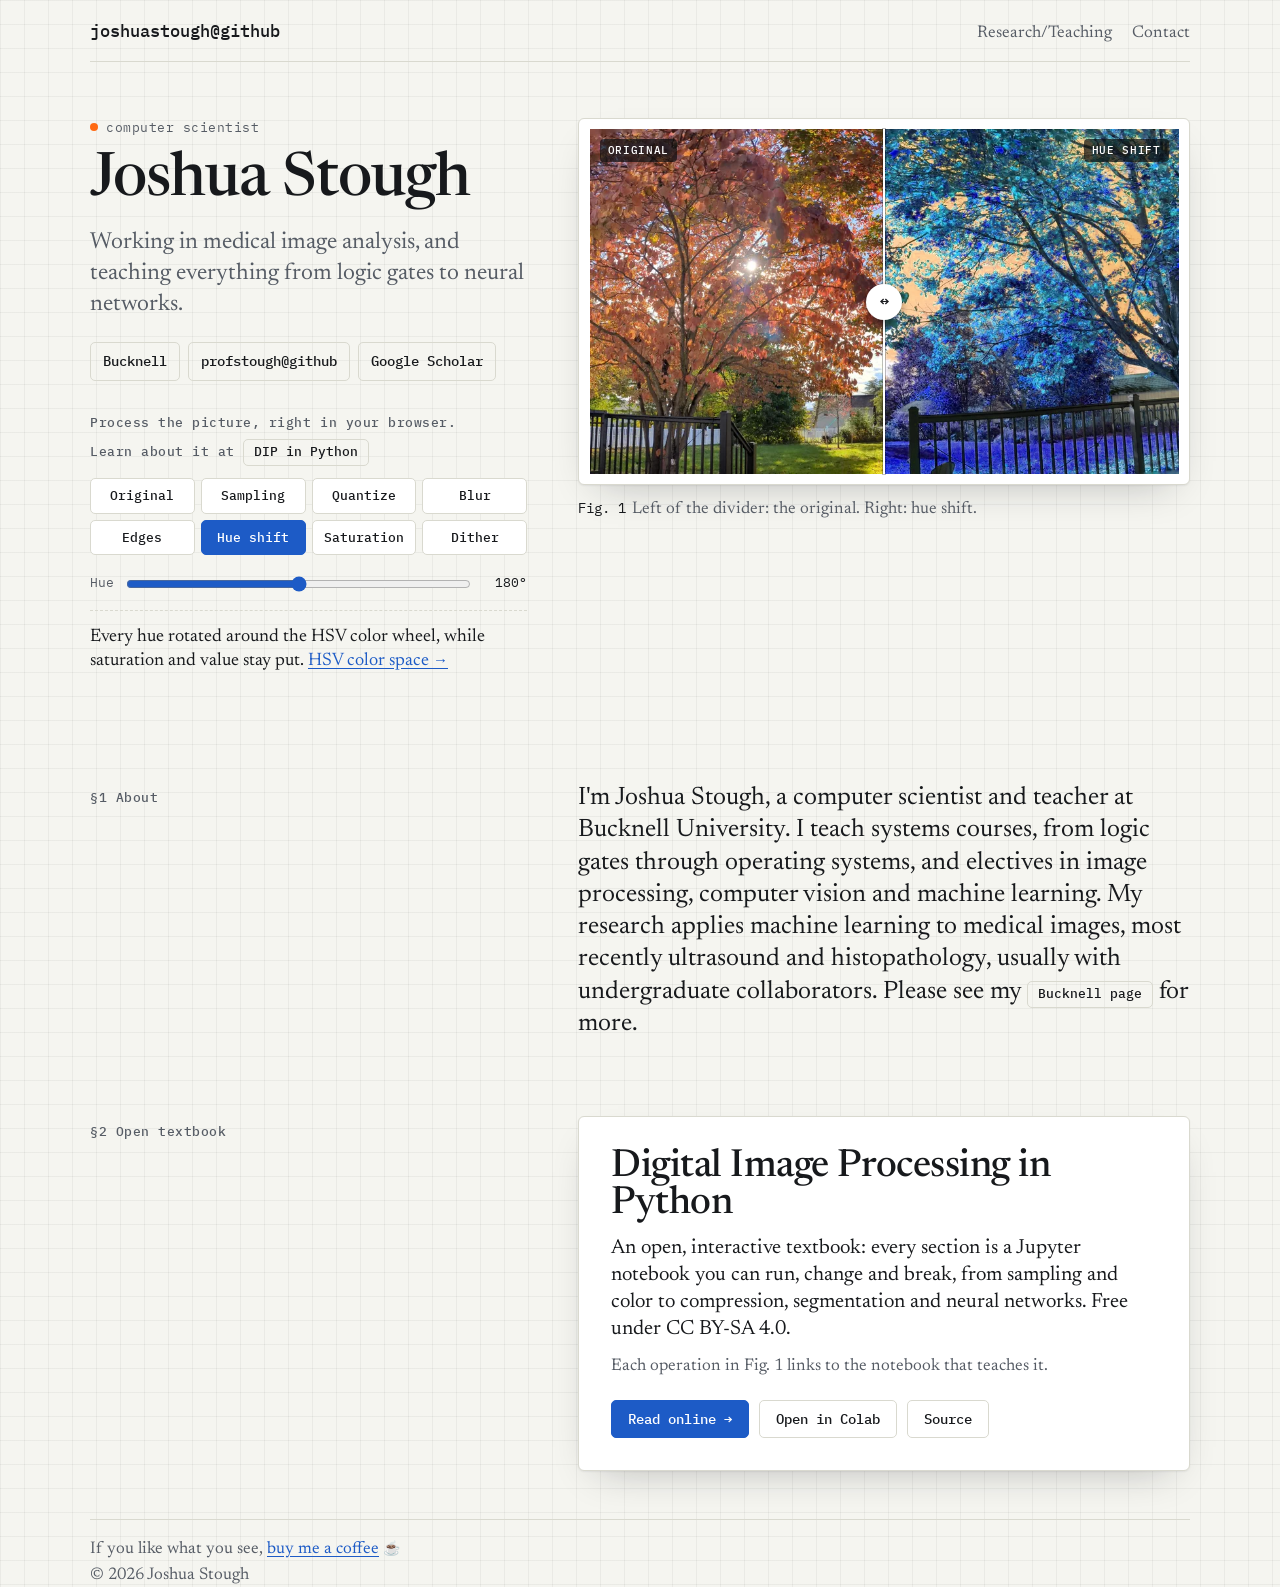
==== commit 052688ae: "Move the styles and lab code out of index.html assets/site.css and assets/lab/lab.js hold the inline" ====
--- a/index.html
+++ b/index.html
@@ -29,7 +29,9 @@
     })();
     var LAB_ROOT = ''; // path from this page to the site root
   </script>
-  <script src="assets/lab/pictures.js"></script>
+  <!-- After changing one of these files, bump its ?v= number so browsers fetch the new copy
+       instead of a cached one (GitHub Pages lets them keep files for 10 minutes). -->
+  <script src="assets/lab/pictures.js?v=1"></script>
 
   <link rel="preconnect" href="https://fonts.googleapis.com">
   <link rel="preconnect" href="https://fonts.gstatic.com" crossorigin>
@@ -37,586 +39,7 @@
     href="https://fonts.googleapis.com/css2?family=IBM+Plex+Mono:wght@400;500&family=Newsreader:opsz,wght@6..72,400;6..72,500&display=swap"
     rel="stylesheet">
 
-  <style>
-    :root {
-      --bg: #f5f5f0;
-      --paper: #ffffff;
-      --ink: #17191c;
-      --muted: #565c65;
-      --line: #d9d9cf;
-      --grid: rgba(23, 25, 28, 0.05);
-      --accent: #1d5bc6;
-      --accent-ink: #ffffff;
-      --mark: #ff6a13;
-      --shadow: 0 1px 2px rgba(20, 24, 30, 0.06), 0 16px 40px -20px rgba(20, 24, 30, 0.3);
-      --pad: clamp(16px, 4vw, 40px);
-      color-scheme: light;
-    }
-
-    @media (prefers-color-scheme: dark) {
-      :root:not([data-theme="light"]) {
-        --bg: #101214;
-        --paper: #171a1e;
-        --ink: #e8eaed;
-        --muted: #9aa1ab;
-        --line: #2b3036;
-        --grid: rgba(255, 255, 255, 0.035);
-        --accent: #80b0ff;
-        --accent-ink: #0b1322;
-        --shadow: 0 1px 2px rgba(0, 0, 0, 0.4), 0 16px 40px -20px rgba(0, 0, 0, 0.8);
-        color-scheme: dark;
-      }
-    }
-
-    :root[data-theme="dark"] {
-      --bg: #101214;
-      --paper: #171a1e;
-      --ink: #e8eaed;
-      --muted: #9aa1ab;
-      --line: #2b3036;
-      --grid: rgba(255, 255, 255, 0.035);
-      --accent: #80b0ff;
-      --accent-ink: #0b1322;
-      --shadow: 0 1px 2px rgba(0, 0, 0, 0.4), 0 16px 40px -20px rgba(0, 0, 0, 0.8);
-      color-scheme: dark;
-    }
-
-    *,
-    *::before,
-    *::after {
-      box-sizing: border-box;
-    }
-
-    html {
-      -webkit-text-size-adjust: 100%;
-    }
-
-    body {
-      margin: 0;
-      background-color: var(--bg);
-      background-image:
-        linear-gradient(var(--grid) 1px, transparent 1px),
-        linear-gradient(90deg, var(--grid) 1px, transparent 1px);
-      background-size: 24px 24px;
-      color: var(--ink);
-      font: 400 17px/1.6 "Newsreader", Georgia, "Times New Roman", serif;
-      /* Newsreader's x-height is small; match Plex Mono's so the two read at the same size. */
-      font-size-adjust: 0.516;
-    }
-
-    a {
-      color: var(--accent);
-      text-underline-offset: 3px;
-    }
-
-    :focus-visible {
-      outline: 2px solid var(--accent);
-      outline-offset: 2px;
-    }
-
-    h1,
-    h2,
-    h3,
-    p,
-    figure {
-      margin: 0;
-    }
-
-    img,
-    canvas {
-      display: block;
-      max-width: 100%;
-      height: auto;
-    }
-
-    .mono {
-      font-family: "IBM Plex Mono", ui-monospace, Menlo, Consolas, monospace;
-    }
-
-    .wrap {
-      max-width: 1180px;
-      margin: 0 auto;
-      padding: 0 var(--pad);
-    }
-
-    /* Top bar */
-    .top {
-      display: flex;
-      flex-wrap: wrap;
-      justify-content: space-between;
-      align-items: baseline;
-      gap: 8px 24px;
-      padding-top: 18px;
-      padding-bottom: 16px;
-    }
-
-    .top .name {
-      color: var(--ink);
-      font-weight: 500;
-      text-decoration: none;
-    }
-
-    .top .name:hover {
-      color: var(--accent);
-    }
-
-    .top nav {
-      display: flex;
-      flex-wrap: wrap;
-      gap: 4px 20px;
-      font-size: 14px;
-    }
-
-    .top nav a {
-      color: var(--muted);
-      text-decoration: none;
-    }
-
-    .top nav a:hover {
-      color: var(--accent);
-    }
-
-    .rule {
-      border: 0;
-      border-top: 1px solid var(--line);
-      margin: 0;
-    }
-
-    /* Hero: text, the live picture, and its controls */
-    .hero {
-      display: grid;
-      grid-template-columns: minmax(0, 5fr) minmax(0, 7fr);
-      grid-template-areas:
-        "intro fig"
-        "controls fig";
-      grid-template-rows: auto 1fr;
-      column-gap: clamp(28px, 4vw, 56px);
-      padding-top: clamp(28px, 5vw, 56px);
-      padding-bottom: clamp(40px, 6vw, 72px);
-    }
-
-    .intro {
-      grid-area: intro;
-    }
-
-    .specimen {
-      grid-area: fig;
-    }
-
-    .controls {
-      grid-area: controls;
-    }
-
-    .eyebrow {
-      color: var(--muted);
-      font-size: 13px;
-      letter-spacing: 0.04em;
-      margin-bottom: 10px;
-    }
-
-    .eyebrow::before {
-      content: "";
-      display: inline-block;
-      width: 8px;
-      height: 8px;
-      margin-right: 8px;
-      background: var(--mark);
-      border-radius: 50%;
-      vertical-align: 1px;
-    }
-
-    h1 {
-      font-size: clamp(2.4rem, 5.2vw, 3.8rem);
-      font-size-adjust: none;
-      font-weight: 500;
-      line-height: 1.04;
-      letter-spacing: -0.015em;
-    }
-
-    .lede {
-      margin-top: 16px;
-      color: var(--muted);
-      font-size: clamp(1.05rem, 1.6vw, 1.2rem);
-      max-width: 30em;
-    }
-
-    .frame {
-      padding: 10px;
-      background: var(--paper);
-      border: 1px solid var(--line);
-      border-radius: 6px;
-      box-shadow: var(--shadow);
-    }
-
-    .stage {
-      position: relative;
-      width: fit-content;
-      max-width: 100%;
-      margin: 0 auto;
-      touch-action: pan-y;
-      user-select: none;
-      -webkit-user-select: none;
-      line-height: 0;
-    }
-
-    /* Any shape of picture: full column width, but never taller than the screen */
-    .stage img,
-    .stage canvas {
-      width: auto;
-      max-width: 100%;
-      height: auto;
-      max-height: min(78vh, 720px);
-    }
-
-    .stage canvas {
-      display: none;
-      max-height: none; /* the script sizes the canvas to fit, in whole device pixels */
-      cursor: ew-resize;
-    }
-
-    #photo {
-      display: none;
-    }
-
-    .js #photo {
-      display: block;
-    }
-
-    .js .stage.ready #photo {
-      display: none;
-    }
-
-    .stage.ready canvas {
-      display: block;
-    }
-
-    .wipe {
-      display: none;
-      position: absolute;
-      top: 0;
-      bottom: 0;
-      left: 50%;
-      width: 44px;
-      margin-left: -22px;
-      cursor: ew-resize;
-    }
-
-    .stage.ready .wipe {
-      display: block;
-    }
-
-    .stage.ready.plain .wipe,
-    .stage.ready.plain .tag {
-      display: none;
-    }
-
-    .wipe::before {
-      content: "";
-      position: absolute;
-      top: 0;
-      bottom: 0;
-      left: 21px;
-      width: 2px;
-      background: #fff;
-      box-shadow: 0 0 0 1px rgba(0, 0, 0, 0.25);
-    }
-
-    .knob {
-      position: absolute;
-      top: 50%;
-      left: 50%;
-      display: grid;
-      place-items: center;
-      width: 36px;
-      height: 36px;
-      transform: translate(-50%, -50%);
-      border-radius: 50%;
-      background: #fff;
-      color: #17191c;
-      box-shadow: 0 2px 10px rgba(0, 0, 0, 0.35);
-      font: 500 15px/1 "IBM Plex Mono", monospace;
-    }
-
-    .wipe:focus-visible {
-      outline: none;
-    }
-
-    .wipe:focus-visible .knob {
-      outline: 3px solid var(--accent);
-      outline-offset: 2px;
-    }
-
-    .tag {
-      display: none;
-      position: absolute;
-      top: 10px;
-      padding: 6px 8px;
-      border-radius: 4px;
-      background: rgba(10, 12, 14, 0.68);
-      color: #fff;
-      font: 500 11px/1 "IBM Plex Mono", monospace;
-      letter-spacing: 0.06em;
-      text-transform: uppercase;
-      transition: opacity 0.15s;
-    }
-
-    .stage.ready .tag {
-      display: block;
-    }
-
-    .tag.left {
-      left: 10px;
-    }
-
-    .tag.right {
-      right: 10px;
-    }
-
-    .tag.hidden {
-      opacity: 0;
-    }
-
-    .specimen figcaption {
-      margin-top: 12px;
-      color: var(--muted);
-      font-size: 14px;
-    }
-
-    .specimen figcaption .mono {
-      color: var(--ink);
-      margin-right: 6px;
-    }
-
-    .controls {
-      margin-top: 32px;
-      align-self: start;
-    }
-
-    .controls[hidden] {
-      display: none;
-    }
-
-    .label {
-      display: flex;
-      flex-wrap: wrap;
-      align-items: center;
-      gap: 6px 8px;
-      margin: 0 0 12px;
-      color: var(--muted);
-      font-size: 13px;
-      font-weight: 500;
-      letter-spacing: 0.04em;
-    }
-
-    .ops {
-      display: grid;
-      grid-template-columns: repeat(4, minmax(0, 1fr));
-      gap: 6px;
-    }
-
-    .ops button {
-      padding: 9px 4px;
-      border: 1px solid var(--line);
-      border-radius: 5px;
-      background: var(--paper);
-      color: var(--ink);
-      font: 500 13px/1.2 "IBM Plex Mono", monospace;
-      cursor: pointer;
-      transition: border-color 0.15s, background-color 0.15s;
-    }
-
-    .ops button:hover {
-      border-color: var(--accent);
-    }
-
-    .ops button[aria-pressed="true"] {
-      background: var(--accent);
-      border-color: var(--accent);
-      color: var(--accent-ink);
-    }
-
-    .param {
-      display: grid;
-      grid-template-columns: auto minmax(0, 1fr) 5.5ch;
-      gap: 12px;
-      align-items: center;
-      margin-top: 18px;
-      font-size: 13px;
-    }
-
-    .param[hidden] {
-      display: none;
-    }
-
-    .param label {
-      color: var(--muted);
-    }
-
-    .param input {
-      width: 100%;
-      margin: 0;
-      accent-color: var(--accent);
-    }
-
-    .param output {
-      text-align: right;
-    }
-
-    .caption {
-      margin-top: 16px;
-      padding-top: 14px;
-      border-top: 1px dashed var(--line);
-      font-size: 15px;
-      min-height: 4.8em;
-    }
-
-    .caption a {
-      white-space: nowrap;
-    }
-
-    /* Sections below the hero */
-    .section {
-      display: grid;
-      grid-template-columns: minmax(0, 5fr) minmax(0, 7fr);
-      column-gap: clamp(28px, 4vw, 56px);
-      padding-top: 28px;
-      padding-bottom: 48px;
-    }
-
-    .section h2 {
-      font-size: 13px;
-      font-weight: 500;
-      letter-spacing: 0.04em;
-      color: var(--muted);
-      padding-top: 6px;
-    }
-
-    .about p {
-      font-size: clamp(1.1rem, 1.8vw, 1.3rem);
-      line-height: 1.55;
-    }
-
-    .card {
-      padding: clamp(20px, 3vw, 32px);
-      background: var(--paper);
-      border: 1px solid var(--line);
-      border-radius: 6px;
-      box-shadow: var(--shadow);
-    }
-
-    .card h3 {
-      font-size: clamp(1.5rem, 2.6vw, 2rem);
-      font-weight: 500;
-      line-height: 1.15;
-      letter-spacing: -0.015em;
-      margin-bottom: 12px;
-    }
-
-    .card h3 a {
-      color: inherit;
-      text-decoration: none;
-    }
-
-    .card h3 a:hover {
-      color: var(--accent);
-    }
-
-    .card .tie {
-      margin-top: 12px;
-      color: var(--muted);
-      font-size: 14px;
-    }
-
-    .actions {
-      display: flex;
-      flex-wrap: wrap;
-      gap: 10px;
-      margin-top: 22px;
-    }
-
-    .btn {
-      display: inline-block;
-      padding: 9px 16px;
-      border: 1px solid var(--line);
-      border-radius: 5px;
-      color: var(--ink);
-      font: 500 14px/1.3 "IBM Plex Mono", monospace;
-      text-decoration: none;
-    }
-
-    .btn:hover {
-      border-color: var(--accent);
-      color: var(--accent);
-    }
-
-    /* The three links under the intro fit on one row beside the picture */
-    .intro .actions {
-      gap: 8px;
-    }
-
-    .intro .btn {
-      padding: 9px 12px;
-    }
-
-    .btn-sm {
-      padding: 4px 10px;
-      font-size: 13px;
-      letter-spacing: 0;
-    }
-
-    .btn.primary {
-      background: var(--accent);
-      border-color: var(--accent);
-      color: var(--accent-ink);
-    }
-
-    .btn.primary:hover {
-      color: var(--accent-ink);
-      filter: brightness(1.08);
-    }
-
-    footer {
-      padding-top: 18px;
-      padding-bottom: 48px;
-      color: var(--muted);
-      font-size: 14px;
-    }
-
-    footer p+p {
-      margin-top: 4px;
-    }
-
-    @media (max-width: 860px) {
-      .hero {
-        grid-template-columns: minmax(0, 1fr);
-        grid-template-areas: "intro" "fig" "controls";
-        grid-template-rows: auto;
-      }
-
-      .specimen {
-        margin-top: 28px;
-      }
-
-      .controls {
-        margin-top: 24px;
-      }
-
-      .section {
-        grid-template-columns: minmax(0, 1fr);
-      }
-
-      .section h2 {
-        margin-bottom: 12px;
-      }
-
-    }
-
-    @media (prefers-reduced-motion: reduce) {
-      * {
-        transition: none !important;
-      }
-    }
-  </style>
+  <link rel="stylesheet" href="assets/site.css?v=1">
 </head>
 
 <body>
@@ -730,442 +153,7 @@
     <p>&copy; 2026 Joshua Stough</p>
   </footer>
 
-  <script>
-    (function () {
-      var BOOK = 'https://profstough.github.io/imageprocessing-awesome/';
-      // Dither fineness 1..11 as [dot size in pixels, gray levels]: big black-and-white dots first,
-      // then single-pixel dots with more and more gray levels.
-      var DITHER = [[12, 2], [8, 2], [6, 2], [4, 2], [3, 2], [2, 2], [1, 2], [1, 3], [1, 4], [1, 6], [1, 8]];
-      var OPS = [
-        {
-          id: 'original', label: 'Original',
-          text: 'The photograph before any processing, pixel-aligned with your screen.'
-        },
-        {
-          id: 'sampling', label: 'Sampling', name: 'Block', min: 2, max: 40, step: 1, value: 12, unit: ' px',
-          text: 'One sample per block, repeated to fill it. Fewer samples, less spatial resolution.',
-          slug: 'spatial-resolution', chapter: 'Sampling and Spatial Resolution'
-        },
-        {
-          id: 'quantize', label: 'Quantize', name: 'Levels', min: 2, max: 16, step: 1, value: 4, unit: '',
-          text: 'Every pixel rounded to one of a few gray levels; an 8-bit image has 256. Watch the shadow band.',
-          slug: 'color-quantization', chapter: 'Color Quantization'
-        },
-        {
-          id: 'blur', label: 'Blur', name: 'Radius', min: 1, max: 16, step: 1, value: 5, unit: ' px',
-          text: 'Each pixel averaged with its neighbors (three box passes, close to a Gaussian): a low-pass filter.',
-          slug: 'imfilter-lowpass-demo', chapter: 'Spatial filtering, low pass'
-        },
-        {
-          id: 'edges', label: 'Edges', name: 'Gain', min: 1, max: 8, step: 0.5, value: 3, unit: '×',
-          text: 'Sobel gradient magnitude: bright where brightness changes quickly, dark where it is flat.',
-          slug: 'edge-detection', chapter: 'Gradient Maps and Edge Detection'
-        },
-        {
-          id: 'hue', label: 'Hue shift', name: 'Hue', min: 0, max: 359, step: 1, value: 180, unit: '°',
-          text: 'Every hue rotated around the HSV color wheel, while saturation and value stay put.',
-          slug: 'color-hsv', chapter: 'HSV color space'
-        },
-        {
-          id: 'saturation', label: 'Saturation', name: 'Scale', min: 0, max: 3, step: 0.1, value: 2, unit: '\u00d7',
-          text: 'Every pixel\u2019s saturation scaled in HSV space: 0\u00d7 is gray, 1\u00d7 the original, more is more vivid. Hue and value stay put.',
-          slug: 'color-hsv', chapter: 'HSV color space'
-        },
-        {
-          id: 'dither', label: 'Dither', name: 'Fineness', min: 1, max: 11, step: 1, value: 6, unit: '',
-          text: 'Floyd\u2013Steinberg error diffusion: few gray levels, but each rounding error is pushed onto the neighbors, so the tones survive. Slide right for smaller dots, then more levels.',
-          detail: function (f) {
-            var d = DITHER[f - 1];
-            return 'Now: ' + (d[0] > 1 ? d[0] + '-pixel dots' : 'single-pixel dots') + ', ' + d[1] + ' gray levels.';
-          },
-          slug: 'color-quantization', chapter: 'Color Quantization'
-        }
-      ];
-
-      var stage = document.getElementById('stage');
-      var photo = document.getElementById('photo');
-      var canvas = document.getElementById('canvas');
-      var wipeEl = document.getElementById('wipe');
-      var tagLeft = document.getElementById('tag-left');
-      var tagRight = document.getElementById('tag-right');
-      var opsEl = document.getElementById('ops');
-      var paramRow = document.getElementById('param-row');
-      var paramName = document.getElementById('param-name');
-      var slider = document.getElementById('param');
-      var paramOut = document.getElementById('param-out');
-      var caption = document.getElementById('caption');
-      var figtext = document.getElementById('figtext');
-
-      var query = new URLSearchParams(location.search);
-      var pick = window.LAB_PICK;
-      var W, H, N, ctx, src, out, lum, smooth, bufA, bufB, err;
-      var op = OPS[4], value = op.value, wipe = 0.5, pending = 0, dragging = false;
-
-      /* ---------- Image operations: read src / lum, write out ---------- */
-
-      function gray(o, p, v) {
-        o[p] = o[p + 1] = o[p + 2] = v;
-        o[p + 3] = 255;
-      }
-
-      var RUN = {
-        original: function () { out.data.set(src.data); },
-
-        sampling: function (b) {
-          var s = src.data, o = out.data;
-          for (var by = 0; by < H; by += b) {
-            for (var bx = 0; bx < W; bx += b) {
-              var sp = (Math.min(by + (b >> 1), H - 1) * W + Math.min(bx + (b >> 1), W - 1)) * 4;
-              for (var y = by; y < Math.min(by + b, H); y++) {
-                for (var x = bx, p = (y * W + bx) * 4; x < Math.min(bx + b, W); x++, p += 4) {
-                  o[p] = s[sp]; o[p + 1] = s[sp + 1]; o[p + 2] = s[sp + 2]; o[p + 3] = 255;
-                }
-              }
-            }
-          }
-        },
-
-        quantize: function (k) {
-          var o = out.data, step = 255 / (k - 1);
-          for (var i = 0, p = 0; i < N; i++, p += 4) gray(o, p, Math.round(lum[i] / step) * step);
-        },
-
-        blur: function (r) {
-          var s = src.data, o = out.data, i, p;
-          for (i = 0, p = 0; i < N; i++, p += 4) {
-            bufA[i * 3] = s[p]; bufA[i * 3 + 1] = s[p + 1]; bufA[i * 3 + 2] = s[p + 2];
-          }
-          for (var pass = 0; pass < 3; pass++) {
-            boxH(bufA, bufB, r);
-            boxV(bufB, bufA, r);
-          }
-          for (i = 0, p = 0; i < N; i++, p += 4) {
-            o[p] = bufA[i * 3]; o[p + 1] = bufA[i * 3 + 1]; o[p + 2] = bufA[i * 3 + 2]; o[p + 3] = 255;
-          }
-        },
-
-        edges: function (gain) {
-          var o = out.data, L = smooth, scale = gain / 8;
-          for (var y = 0; y < H; y++) {
-            for (var x = 0; x < W; x++) {
-              var i = y * W + x, v = 0;
-              if (x > 0 && y > 0 && x < W - 1 && y < H - 1) {
-                var gx = (L[i - W + 1] + 2 * L[i + 1] + L[i + W + 1]) - (L[i - W - 1] + 2 * L[i - 1] + L[i + W - 1]);
-                var gy = (L[i + W - 1] + 2 * L[i + W] + L[i + W + 1]) - (L[i - W - 1] + 2 * L[i - W] + L[i - W + 1]);
-                v = Math.sqrt(gx * gx + gy * gy) * scale;
-              }
-              gray(o, i * 4, v);
-            }
-          }
-        },
-
-        hue: function (deg) {
-          var s = src.data, o = out.data, shift = deg / 60;
-          for (var p = 0; p < s.length; p += 4) {
-            var r = s[p] / 255, g = s[p + 1] / 255, b = s[p + 2] / 255;
-            var max = Math.max(r, g, b), min = Math.min(r, g, b), d = max - min;
-            o[p + 3] = 255;
-            if (d === 0) { o[p] = s[p]; o[p + 1] = s[p + 1]; o[p + 2] = s[p + 2]; continue; }
-            var h = max === r ? (g - b) / d : max === g ? (b - r) / d + 2 : (r - g) / d + 4;
-            h = ((h + shift) % 6 + 6) % 6;
-            var sat = d / max, v = max, k = Math.floor(h), f = h - k;
-            var pp = v * (1 - sat), q = v * (1 - sat * f), t = v * (1 - sat * (1 - f));
-            var rgb = [[v, t, pp], [q, v, pp], [pp, v, t], [pp, q, v], [t, pp, v], [v, pp, q]][k];
-            o[p] = rgb[0] * 255; o[p + 1] = rgb[1] * 255; o[p + 2] = rgb[2] * 255;
-          }
-        },
-
-        saturation: function (k) {
-          // In HSV, a channel's distance below the max channel is proportional to saturation,
-          // so scaling that distance scales saturation while hue and value stay fixed.
-          var s = src.data, o = out.data;
-          for (var p = 0; p < s.length; p += 4) {
-            var r = s[p], g = s[p + 1], b = s[p + 2];
-            var max = Math.max(r, g, b), min = Math.min(r, g, b);
-            var ratio = 1;
-            if (max > min) {
-              var sat = (max - min) / max;
-              ratio = Math.min(1, sat * k) / sat;
-            }
-            o[p] = max - (max - r) * ratio;
-            o[p + 1] = max - (max - g) * ratio;
-            o[p + 2] = max - (max - b) * ratio;
-            o[p + 3] = 255;
-          }
-        },
-
-        dither: function (f) {
-          var d = DITHER[f - 1], dot = d[0], step = 255 / (d[1] - 1), o = out.data;
-          var gw = Math.ceil(W / dot), gh = Math.ceil(H / dot), x, y, i;
-          // Average brightness over each dot-sized block (just the pixels when dot is 1).
-          for (i = 0; i < gw * gh; i++) err[i] = 0;
-          for (y = 0; y < H; y++) {
-            var row = ((y / dot) | 0) * gw;
-            for (x = 0; x < W; x++) err[row + ((x / dot) | 0)] += lum[y * W + x];
-          }
-          for (y = 0; y < gh; y++) {
-            var bh = Math.min(dot, H - y * dot);
-            for (x = 0; x < gw; x++) err[y * gw + x] /= bh * Math.min(dot, W - x * dot);
-          }
-          // Floyd-Steinberg on the block grid; each cell keeps its final level.
-          for (y = 0; y < gh; y++) {
-            for (x = 0; x < gw; x++) {
-              i = y * gw + x;
-              var old = err[i];
-              var nv = Math.min(255, Math.max(0, Math.round(old / step) * step));
-              var e = old - nv;
-              err[i] = nv;
-              if (x + 1 < gw) err[i + 1] += e * 7 / 16;
-              if (y + 1 < gh) {
-                if (x > 0) err[i + gw - 1] += e * 3 / 16;
-                err[i + gw] += e * 5 / 16;
-                if (x + 1 < gw) err[i + gw + 1] += e / 16;
-              }
-            }
-          }
-          // Paint each cell as a dot-sized square.
-          for (y = 0; y < H; y++) {
-            var cells = ((y / dot) | 0) * gw;
-            for (x = 0; x < W; x++) gray(o, (y * W + x) * 4, err[cells + ((x / dot) | 0)]);
-          }
-        }
-      };
-
-      // Sliding-window box filters on 3-channel float buffers, edges clamped.
-      function boxH(a, b, r) {
-        var n = 2 * r + 1;
-        for (var y = 0; y < H; y++) {
-          var row = y * W * 3;
-          for (var c = 0; c < 3; c++) {
-            var sum = 0, k;
-            for (k = -r; k <= r; k++) sum += a[row + Math.min(Math.max(k, 0), W - 1) * 3 + c];
-            for (var x = 0; x < W; x++) {
-              b[row + x * 3 + c] = sum / n;
-              sum += a[row + Math.min(x + r + 1, W - 1) * 3 + c] - a[row + Math.max(x - r, 0) * 3 + c];
-            }
-          }
-        }
-      }
-
-      function boxV(a, b, r) {
-        var n = 2 * r + 1, stride = W * 3;
-        for (var x = 0; x < W; x++) {
-          for (var c = 0; c < 3; c++) {
-            var col = x * 3 + c, sum = 0, k;
-            for (k = -r; k <= r; k++) sum += a[Math.min(Math.max(k, 0), H - 1) * stride + col];
-            for (var y = 0; y < H; y++) {
-              b[y * stride + col] = sum / n;
-              sum += a[Math.min(y + r + 1, H - 1) * stride + col] - a[Math.max(y - r, 0) * stride + col];
-            }
-          }
-        }
-      }
-
-      /* ---------- Drawing ---------- */
-
-      function composite() {
-        if (op.id === 'original') {
-          ctx.putImageData(src, 0, 0);
-          return;
-        }
-        ctx.putImageData(out, 0, 0);
-        var sx = Math.round(wipe * W);
-        if (sx > 0) ctx.putImageData(src, 0, 0, 0, 0, sx, H); // original on the left of the divider
-      }
-
-      function schedule(what) {
-        if (!pending) requestAnimationFrame(flush);
-        pending |= what;
-      }
-
-      function flush() {
-        if (pending & 1) RUN[op.id](value);
-        composite();
-        pending = 0;
-      }
-
-      /* ---------- Controls ---------- */
-
-      function describe() {
-        caption.textContent = op.text + ' ' +
-          (op.detail ? op.detail(value) + ' ' : '');
-        if (op.slug) {
-          var a = document.createElement('a');
-          a.href = BOOK + op.slug + '/';
-          a.textContent = op.chapter + ' \u2192';
-          caption.appendChild(a);
-        }
-      }
-
-      function fmt(v) {
-        return (op.step < 1 ? v.toFixed(1) : String(v)) + op.unit;
-      }
-
-      function select(id, v) {
-        op = OPS.filter(function (o) { return o.id === id; })[0] || OPS[4];
-        value = v != null && !isNaN(v) ? Math.min(op.max, Math.max(op.min, v)) : op.value;
-        Array.prototype.forEach.call(opsEl.children, function (b) {
-          b.setAttribute('aria-pressed', String(b.dataset.op === op.id));
-        });
-        var plain = op.id === 'original';
-        stage.classList.toggle('plain', plain);
-        paramRow.hidden = plain;
-        if (!plain) {
-          paramName.textContent = op.name;
-          slider.min = op.min; slider.max = op.max; slider.step = op.step; slider.value = value;
-          paramOut.textContent = fmt(value);
-          tagRight.textContent = op.label;
-        }
-        describe();
-        figtext.textContent = plain ? pick.caption :
-          'Left of the divider: the original. Right: ' + op.label.toLowerCase() + '.';
-        canvas.setAttribute('aria-label', plain ? pick.alt :
-          pick.alt + ', with ' + op.label.toLowerCase() + ' applied right of a divider at ' +
-          Math.round(wipe * 100) + ' percent');
-        schedule(1);
-      }
-
-      function setWipe(f) {
-        wipe = Math.min(1, Math.max(0, f));
-        wipeEl.style.left = wipe * 100 + '%';
-        wipeEl.setAttribute('aria-valuenow', Math.round(wipe * 100));
-        tagLeft.classList.toggle('hidden', wipe < 0.16);
-        tagRight.classList.toggle('hidden', wipe > 0.84);
-        schedule(2);
-      }
-
-      function pointTo(ev) {
-        var r = canvas.getBoundingClientRect();
-        setWipe((ev.clientX - r.left) / r.width);
-      }
-
-      OPS.forEach(function (o) {
-        var b = document.createElement('button');
-        b.type = 'button';
-        b.dataset.op = o.id;
-        b.textContent = o.label;
-        b.setAttribute('aria-pressed', 'false');
-        b.addEventListener('click', function () { select(o.id); });
-        opsEl.appendChild(b);
-      });
-
-      slider.addEventListener('input', function () {
-        value = +slider.value;
-        paramOut.textContent = fmt(value);
-        if (op.detail) describe();
-        schedule(1);
-      });
-
-      stage.addEventListener('pointerdown', function (ev) {
-        if (op.id === 'original' || ev.button > 0) return;
-        dragging = true;
-        stage.setPointerCapture(ev.pointerId);
-        pointTo(ev);
-      });
-      stage.addEventListener('pointermove', function (ev) { if (dragging) pointTo(ev); });
-      ['pointerup', 'pointercancel'].forEach(function (t) {
-        stage.addEventListener(t, function () { dragging = false; });
-      });
-
-      wipeEl.addEventListener('keydown', function (ev) {
-        var step = ev.shiftKey ? 0.1 : 0.02;
-        var moves = { ArrowLeft: -step, ArrowDown: -step, ArrowRight: step, ArrowUp: step };
-        if (ev.key in moves) setWipe(wipe + moves[ev.key]);
-        else if (ev.key === 'Home') setWipe(0);
-        else if (ev.key === 'End') setWipe(1);
-        else return;
-        ev.preventDefault();
-      });
-
-      /* ---------- Start once the photo has loaded ---------- */
-
-      /* ---------- Working image: one pixel per screen pixel ---------- */
-
-      // The picture is processed at the size it is shown, in device pixels, so each processed
-      // pixel lands on exactly one screen pixel. Letting the browser shrink a larger result would
-      // resample dither dots, edge lines and block borders into moire.
-      var frame = stage.parentNode, fitted = '', refit = 0, MAX_WORK = 1600;
-
-      function fit() {
-        var dpr = window.devicePixelRatio || 1;
-        var cs = getComputedStyle(frame);
-        // Exact (fractional) content width: clientWidth rounds, and a canvas even 0.2px too wide gets squeezed.
-        var availW = frame.getBoundingClientRect().width - parseFloat(cs.paddingLeft) - parseFloat(cs.paddingRight) -
-          parseFloat(cs.borderLeftWidth) - parseFloat(cs.borderRightWidth);
-        var availH = Math.min(innerHeight * 0.78, 720);
-        var nw = photo.naturalWidth, nh = photo.naturalHeight;
-        var cssW = Math.min(availW, nw, availH * nw / nh);
-        var w = Math.max(1, Math.min(MAX_WORK, Math.floor(cssW * dpr)));
-        var h = Math.max(1, Math.floor(w * nh / nw));
-        var key = w + 'x' + h + '@' + dpr;
-        if (key === fitted) return false;
-
-        canvas.width = w;
-        canvas.height = h;
-        canvas.style.width = w / dpr + 'px';
-        canvas.style.height = h / dpr + 'px';
-        ctx = canvas.getContext('2d', { willReadFrequently: true });
-        ctx.imageSmoothingEnabled = true;
-        ctx.imageSmoothingQuality = 'high';
-        ctx.drawImage(photo, 0, 0, w, h);
-        try {
-          src = ctx.getImageData(0, 0, w, h);
-        } catch (e) {
-          return false; // e.g. opened from file://; keep the plain picture
-        }
-        W = w; H = h; N = w * h;
-        fitted = key;
-        out = ctx.createImageData(W, H);
-        lum = new Float32Array(N);
-        err = new Float32Array(N);
-        bufA = new Float32Array(N * 3);
-        bufB = new Float32Array(N * 3);
-        var s = src.data, i, p;
-        for (i = 0, p = 0; i < N; i++, p += 4) lum[i] = 0.299 * s[p] + 0.587 * s[p + 1] + 0.114 * s[p + 2];
-        // A 3x3 mean takes the sensor noise out of the edge map.
-        smooth = new Float32Array(N);
-        for (var y = 0; y < H; y++) {
-          for (var x = 0; x < W; x++) {
-            var sum = 0;
-            for (var dy = -1; dy <= 1; dy++) {
-              for (var dx = -1; dx <= 1; dx++) {
-                sum += lum[Math.min(H - 1, Math.max(0, y + dy)) * W + Math.min(W - 1, Math.max(0, x + dx))];
-              }
-            }
-            smooth[y * W + x] = sum / 9;
-          }
-        }
-        return true;
-      }
-
-      // Window resizes, zoom and rotation change the shown size: re-fit and reprocess.
-      function onResize() {
-        clearTimeout(refit);
-        refit = setTimeout(function () {
-          if (stage.classList.contains('ready') && fit()) schedule(1);
-        }, 120);
-      }
-
-      function init() {
-        if (!fit()) return;
-        addEventListener('resize', onResize);
-        if (window.ResizeObserver) new ResizeObserver(onResize).observe(frame);
-        stage.classList.add('ready');
-        document.getElementById('controls').hidden = false;
-        var w = parseFloat(query.get('wipe'));
-        setWipe(isNaN(w) ? wipe : w);
-        // Start with the operation the address asks for, else the picture's pinned one, else a random one.
-        var qop = query.get('op'), qv = parseFloat(query.get('v'));
-        var processed = OPS.filter(function (o) { return o.id !== 'original'; });
-        if (qop) select(qop, qv);
-        else if (pick.op) select(pick.op, isNaN(qv) ? pick.v : qv);
-        else select(processed[Math.floor(Math.random() * processed.length)].id);
-      }
-
-      if (photo.complete && photo.naturalWidth) init();
-      else photo.addEventListener('load', init);
-    })();
-  </script>
+  <script src="assets/lab/lab.js?v=1"></script>
 </body>
 
 </html>
--- a/assets/site.css
+++ b/assets/site.css
@@ -0,0 +1,580 @@
+/* Styles for index.html. After changing this file, bump ?v= on its <link> there. */
+
+:root {
+  --bg: #f5f5f0;
+  --paper: #ffffff;
+  --ink: #17191c;
+  --muted: #565c65;
+  --line: #d9d9cf;
+  --grid: rgba(23, 25, 28, 0.05);
+  --accent: #1d5bc6;
+  --accent-ink: #ffffff;
+  --mark: #ff6a13;
+  --shadow: 0 1px 2px rgba(20, 24, 30, 0.06), 0 16px 40px -20px rgba(20, 24, 30, 0.3);
+  --pad: clamp(16px, 4vw, 40px);
+  color-scheme: light;
+}
+
+@media (prefers-color-scheme: dark) {
+  :root:not([data-theme="light"]) {
+    --bg: #101214;
+    --paper: #171a1e;
+    --ink: #e8eaed;
+    --muted: #9aa1ab;
+    --line: #2b3036;
+    --grid: rgba(255, 255, 255, 0.035);
+    --accent: #80b0ff;
+    --accent-ink: #0b1322;
+    --shadow: 0 1px 2px rgba(0, 0, 0, 0.4), 0 16px 40px -20px rgba(0, 0, 0, 0.8);
+    color-scheme: dark;
+  }
+}
+
+:root[data-theme="dark"] {
+  --bg: #101214;
+  --paper: #171a1e;
+  --ink: #e8eaed;
+  --muted: #9aa1ab;
+  --line: #2b3036;
+  --grid: rgba(255, 255, 255, 0.035);
+  --accent: #80b0ff;
+  --accent-ink: #0b1322;
+  --shadow: 0 1px 2px rgba(0, 0, 0, 0.4), 0 16px 40px -20px rgba(0, 0, 0, 0.8);
+  color-scheme: dark;
+}
+
+*,
+*::before,
+*::after {
+  box-sizing: border-box;
+}
+
+html {
+  -webkit-text-size-adjust: 100%;
+}
+
+body {
+  margin: 0;
+  background-color: var(--bg);
+  background-image:
+    linear-gradient(var(--grid) 1px, transparent 1px),
+    linear-gradient(90deg, var(--grid) 1px, transparent 1px);
+  background-size: 24px 24px;
+  color: var(--ink);
+  font: 400 17px/1.6 "Newsreader", Georgia, "Times New Roman", serif;
+  /* Newsreader's x-height is small; match Plex Mono's so the two read at the same size. */
+  font-size-adjust: 0.516;
+}
+
+a {
+  color: var(--accent);
+  text-underline-offset: 3px;
+}
+
+:focus-visible {
+  outline: 2px solid var(--accent);
+  outline-offset: 2px;
+}
+
+h1,
+h2,
+h3,
+p,
+figure {
+  margin: 0;
+}
+
+img,
+canvas {
+  display: block;
+  max-width: 100%;
+  height: auto;
+}
+
+.mono {
+  font-family: "IBM Plex Mono", ui-monospace, Menlo, Consolas, monospace;
+}
+
+.wrap {
+  max-width: 1180px;
+  margin: 0 auto;
+  padding: 0 var(--pad);
+}
+
+/* Top bar */
+.top {
+  display: flex;
+  flex-wrap: wrap;
+  justify-content: space-between;
+  align-items: baseline;
+  gap: 8px 24px;
+  padding-top: 18px;
+  padding-bottom: 16px;
+}
+
+.top .name {
+  color: var(--ink);
+  font-weight: 500;
+  text-decoration: none;
+}
+
+.top .name:hover {
+  color: var(--accent);
+}
+
+.top nav {
+  display: flex;
+  flex-wrap: wrap;
+  gap: 4px 20px;
+  font-size: 14px;
+}
+
+.top nav a {
+  color: var(--muted);
+  text-decoration: none;
+}
+
+.top nav a:hover {
+  color: var(--accent);
+}
+
+.rule {
+  border: 0;
+  border-top: 1px solid var(--line);
+  margin: 0;
+}
+
+/* Hero: text, the live picture, and its controls */
+.hero {
+  display: grid;
+  grid-template-columns: minmax(0, 5fr) minmax(0, 7fr);
+  grid-template-areas:
+    "intro fig"
+    "controls fig";
+  grid-template-rows: auto 1fr;
+  column-gap: clamp(28px, 4vw, 56px);
+  padding-top: clamp(28px, 5vw, 56px);
+  padding-bottom: clamp(40px, 6vw, 72px);
+}
+
+.intro {
+  grid-area: intro;
+}
+
+.specimen {
+  grid-area: fig;
+}
+
+.controls {
+  grid-area: controls;
+}
+
+.eyebrow {
+  color: var(--muted);
+  font-size: 13px;
+  letter-spacing: 0.04em;
+  margin-bottom: 10px;
+}
+
+.eyebrow::before {
+  content: "";
+  display: inline-block;
+  width: 8px;
+  height: 8px;
+  margin-right: 8px;
+  background: var(--mark);
+  border-radius: 50%;
+  vertical-align: 1px;
+}
+
+h1 {
+  font-size: clamp(2.4rem, 5.2vw, 3.8rem);
+  font-size-adjust: none;
+  font-weight: 500;
+  line-height: 1.04;
+  letter-spacing: -0.015em;
+}
+
+.lede {
+  margin-top: 16px;
+  color: var(--muted);
+  font-size: clamp(1.05rem, 1.6vw, 1.2rem);
+  max-width: 30em;
+}
+
+.frame {
+  padding: 10px;
+  background: var(--paper);
+  border: 1px solid var(--line);
+  border-radius: 6px;
+  box-shadow: var(--shadow);
+}
+
+.stage {
+  position: relative;
+  width: fit-content;
+  max-width: 100%;
+  margin: 0 auto;
+  touch-action: pan-y;
+  user-select: none;
+  -webkit-user-select: none;
+  line-height: 0;
+}
+
+/* Any shape of picture: full column width, but never taller than the screen */
+.stage img,
+.stage canvas {
+  width: auto;
+  max-width: 100%;
+  height: auto;
+  max-height: min(78vh, 720px);
+}
+
+.stage canvas {
+  display: none;
+  max-height: none; /* the script sizes the canvas to fit, in whole device pixels */
+  cursor: ew-resize;
+}
+
+#photo {
+  display: none;
+}
+
+.js #photo {
+  display: block;
+}
+
+.js .stage.ready #photo {
+  display: none;
+}
+
+.stage.ready canvas {
+  display: block;
+}
+
+.wipe {
+  display: none;
+  position: absolute;
+  top: 0;
+  bottom: 0;
+  left: 50%;
+  width: 44px;
+  margin-left: -22px;
+  cursor: ew-resize;
+}
+
+.stage.ready .wipe {
+  display: block;
+}
+
+.stage.ready.plain .wipe,
+.stage.ready.plain .tag {
+  display: none;
+}
+
+.wipe::before {
+  content: "";
+  position: absolute;
+  top: 0;
+  bottom: 0;
+  left: 21px;
+  width: 2px;
+  background: #fff;
+  box-shadow: 0 0 0 1px rgba(0, 0, 0, 0.25);
+}
+
+.knob {
+  position: absolute;
+  top: 50%;
+  left: 50%;
+  display: grid;
+  place-items: center;
+  width: 36px;
+  height: 36px;
+  transform: translate(-50%, -50%);
+  border-radius: 50%;
+  background: #fff;
+  color: #17191c;
+  box-shadow: 0 2px 10px rgba(0, 0, 0, 0.35);
+  font: 500 15px/1 "IBM Plex Mono", monospace;
+}
+
+.wipe:focus-visible {
+  outline: none;
+}
+
+.wipe:focus-visible .knob {
+  outline: 3px solid var(--accent);
+  outline-offset: 2px;
+}
+
+.tag {
+  display: none;
+  position: absolute;
+  top: 10px;
+  padding: 6px 8px;
+  border-radius: 4px;
+  background: rgba(10, 12, 14, 0.68);
+  color: #fff;
+  font: 500 11px/1 "IBM Plex Mono", monospace;
+  letter-spacing: 0.06em;
+  text-transform: uppercase;
+  transition: opacity 0.15s;
+}
+
+.stage.ready .tag {
+  display: block;
+}
+
+.tag.left {
+  left: 10px;
+}
+
+.tag.right {
+  right: 10px;
+}
+
+.tag.hidden {
+  opacity: 0;
+}
+
+.specimen figcaption {
+  margin-top: 12px;
+  color: var(--muted);
+  font-size: 14px;
+}
+
+.specimen figcaption .mono {
+  color: var(--ink);
+  margin-right: 6px;
+}
+
+.controls {
+  margin-top: 32px;
+  align-self: start;
+}
+
+.controls[hidden] {
+  display: none;
+}
+
+.label {
+  display: flex;
+  flex-wrap: wrap;
+  align-items: center;
+  gap: 6px 8px;
+  margin: 0 0 12px;
+  color: var(--muted);
+  font-size: 13px;
+  font-weight: 500;
+  letter-spacing: 0.04em;
+}
+
+.ops {
+  display: grid;
+  grid-template-columns: repeat(4, minmax(0, 1fr));
+  gap: 6px;
+}
+
+.ops button {
+  padding: 9px 4px;
+  border: 1px solid var(--line);
+  border-radius: 5px;
+  background: var(--paper);
+  color: var(--ink);
+  font: 500 13px/1.2 "IBM Plex Mono", monospace;
+  cursor: pointer;
+  transition: border-color 0.15s, background-color 0.15s;
+}
+
+.ops button:hover {
+  border-color: var(--accent);
+}
+
+.ops button[aria-pressed="true"] {
+  background: var(--accent);
+  border-color: var(--accent);
+  color: var(--accent-ink);
+}
+
+.param {
+  display: grid;
+  grid-template-columns: auto minmax(0, 1fr) 5.5ch;
+  gap: 12px;
+  align-items: center;
+  margin-top: 18px;
+  font-size: 13px;
+}
+
+.param[hidden] {
+  display: none;
+}
+
+.param label {
+  color: var(--muted);
+}
+
+.param input {
+  width: 100%;
+  margin: 0;
+  accent-color: var(--accent);
+}
+
+.param output {
+  text-align: right;
+}
+
+.caption {
+  margin-top: 16px;
+  padding-top: 14px;
+  border-top: 1px dashed var(--line);
+  font-size: 15px;
+  min-height: 4.8em;
+}
+
+.caption a {
+  white-space: nowrap;
+}
+
+/* Sections below the hero */
+.section {
+  display: grid;
+  grid-template-columns: minmax(0, 5fr) minmax(0, 7fr);
+  column-gap: clamp(28px, 4vw, 56px);
+  padding-top: 28px;
+  padding-bottom: 48px;
+}
+
+.section h2 {
+  font-size: 13px;
+  font-weight: 500;
+  letter-spacing: 0.04em;
+  color: var(--muted);
+  padding-top: 6px;
+}
+
+.about p {
+  font-size: clamp(1.1rem, 1.8vw, 1.3rem);
+  line-height: 1.55;
+}
+
+.card {
+  padding: clamp(20px, 3vw, 32px);
+  background: var(--paper);
+  border: 1px solid var(--line);
+  border-radius: 6px;
+  box-shadow: var(--shadow);
+}
+
+.card h3 {
+  font-size: clamp(1.5rem, 2.6vw, 2rem);
+  font-weight: 500;
+  line-height: 1.15;
+  letter-spacing: -0.015em;
+  margin-bottom: 12px;
+}
+
+.card h3 a {
+  color: inherit;
+  text-decoration: none;
+}
+
+.card h3 a:hover {
+  color: var(--accent);
+}
+
+.card .tie {
+  margin-top: 12px;
+  color: var(--muted);
+  font-size: 14px;
+}
+
+.actions {
+  display: flex;
+  flex-wrap: wrap;
+  gap: 10px;
+  margin-top: 22px;
+}
+
+.btn {
+  display: inline-block;
+  padding: 9px 16px;
+  border: 1px solid var(--line);
+  border-radius: 5px;
+  color: var(--ink);
+  font: 500 14px/1.3 "IBM Plex Mono", monospace;
+  text-decoration: none;
+}
+
+.btn:hover {
+  border-color: var(--accent);
+  color: var(--accent);
+}
+
+/* The three links under the intro fit on one row beside the picture */
+.intro .actions {
+  gap: 8px;
+}
+
+.intro .btn {
+  padding: 9px 12px;
+}
+
+.btn-sm {
+  padding: 4px 10px;
+  font-size: 13px;
+  letter-spacing: 0;
+}
+
+.btn.primary {
+  background: var(--accent);
+  border-color: var(--accent);
+  color: var(--accent-ink);
+}
+
+.btn.primary:hover {
+  color: var(--accent-ink);
+  filter: brightness(1.08);
+}
+
+footer {
+  padding-top: 18px;
+  padding-bottom: 48px;
+  color: var(--muted);
+  font-size: 14px;
+}
+
+footer p+p {
+  margin-top: 4px;
+}
+
+@media (max-width: 860px) {
+  .hero {
+    grid-template-columns: minmax(0, 1fr);
+    grid-template-areas: "intro" "fig" "controls";
+    grid-template-rows: auto;
+  }
+
+  .specimen {
+    margin-top: 28px;
+  }
+
+  .controls {
+    margin-top: 24px;
+  }
+
+  .section {
+    grid-template-columns: minmax(0, 1fr);
+  }
+
+  .section h2 {
+    margin-bottom: 12px;
+  }
+
+}
+
+@media (prefers-reduced-motion: reduce) {
+  * {
+    transition: none !important;
+  }
+}
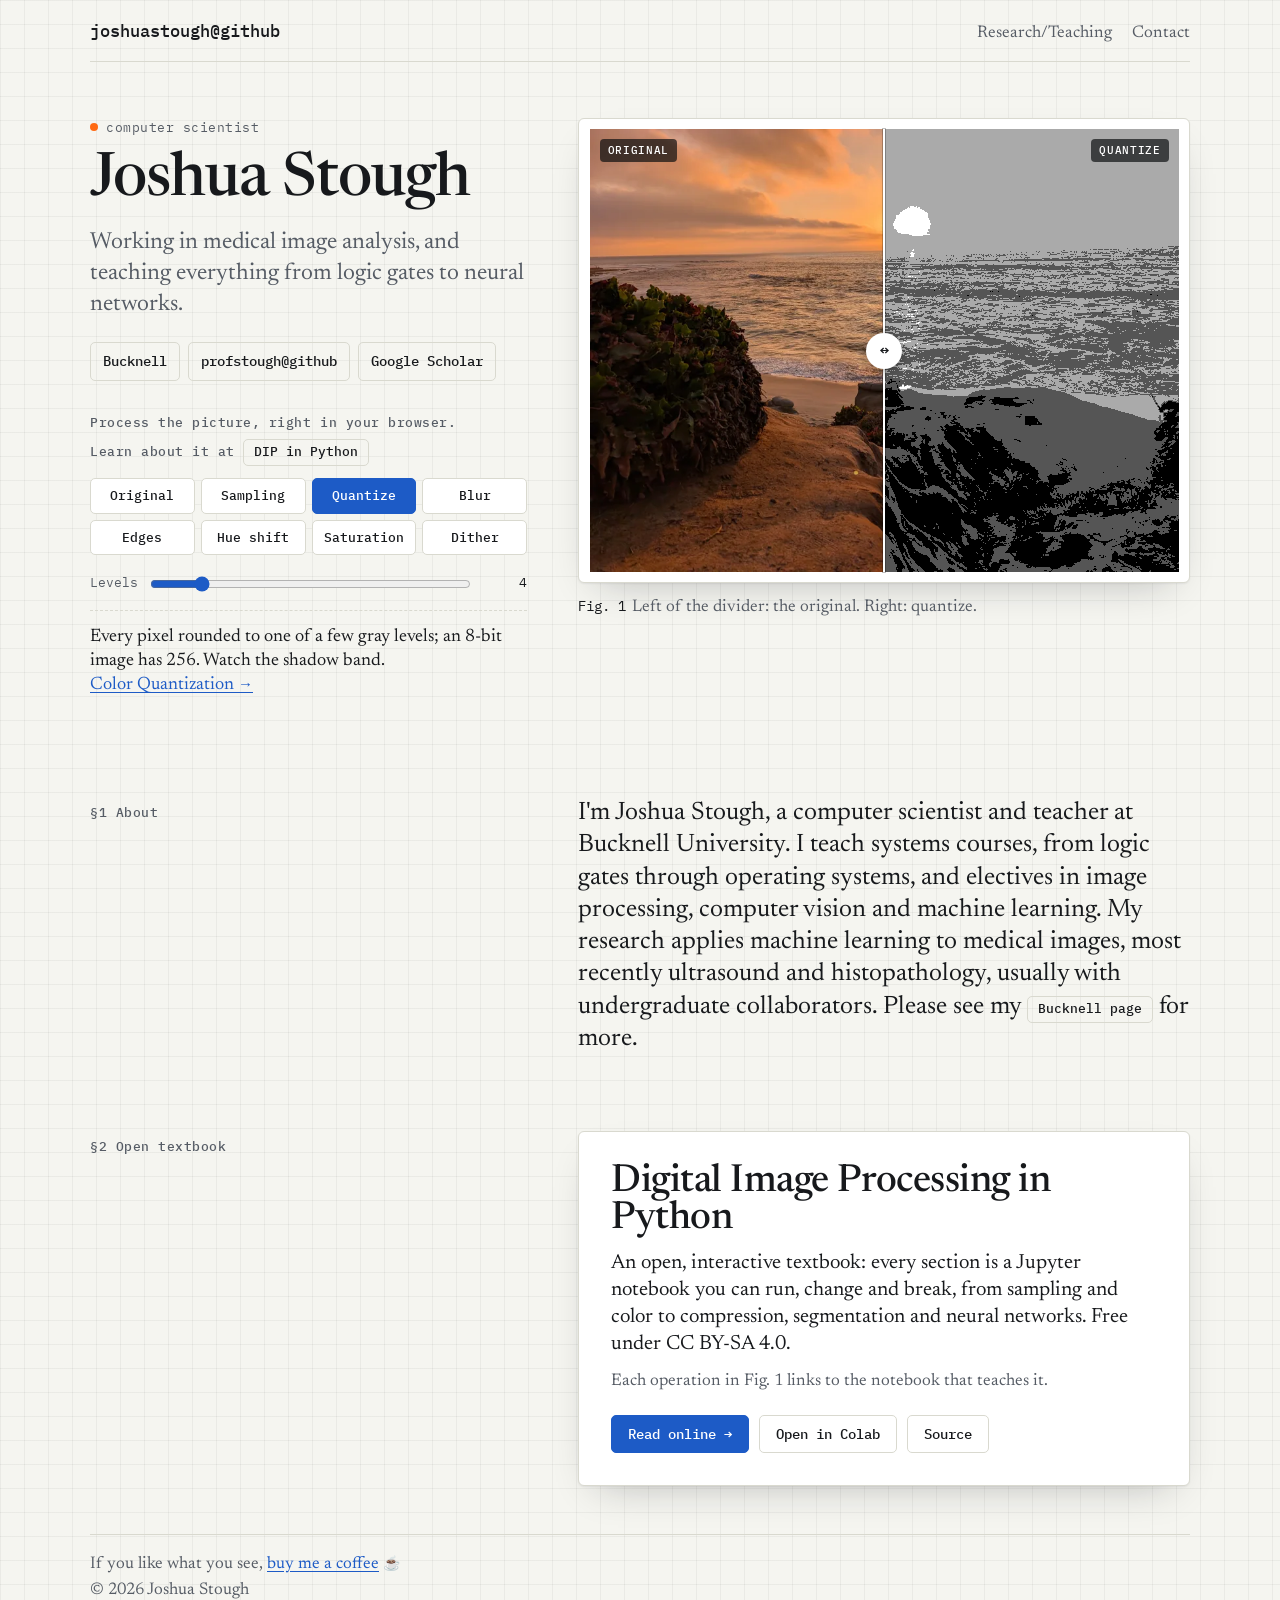
==== commit 5f758834: "Lab: add Grand Canyon, park bench, Chubby sodas and La Jolla pictures Converted with tools/add_pictu" ====
--- a/index.html
+++ b/index.html
@@ -31,7 +31,7 @@
   </script>
   <!-- After changing one of these files, bump its ?v= number so browsers fetch the new copy
        instead of a cached one (GitHub Pages lets them keep files for 10 minutes). -->
-  <script src="assets/lab/pictures.js?v=1"></script>
+  <script src="assets/lab/pictures.js?v=2"></script>
 
   <link rel="preconnect" href="https://fonts.googleapis.com">
   <link rel="preconnect" href="https://fonts.gstatic.com" crossorigin>
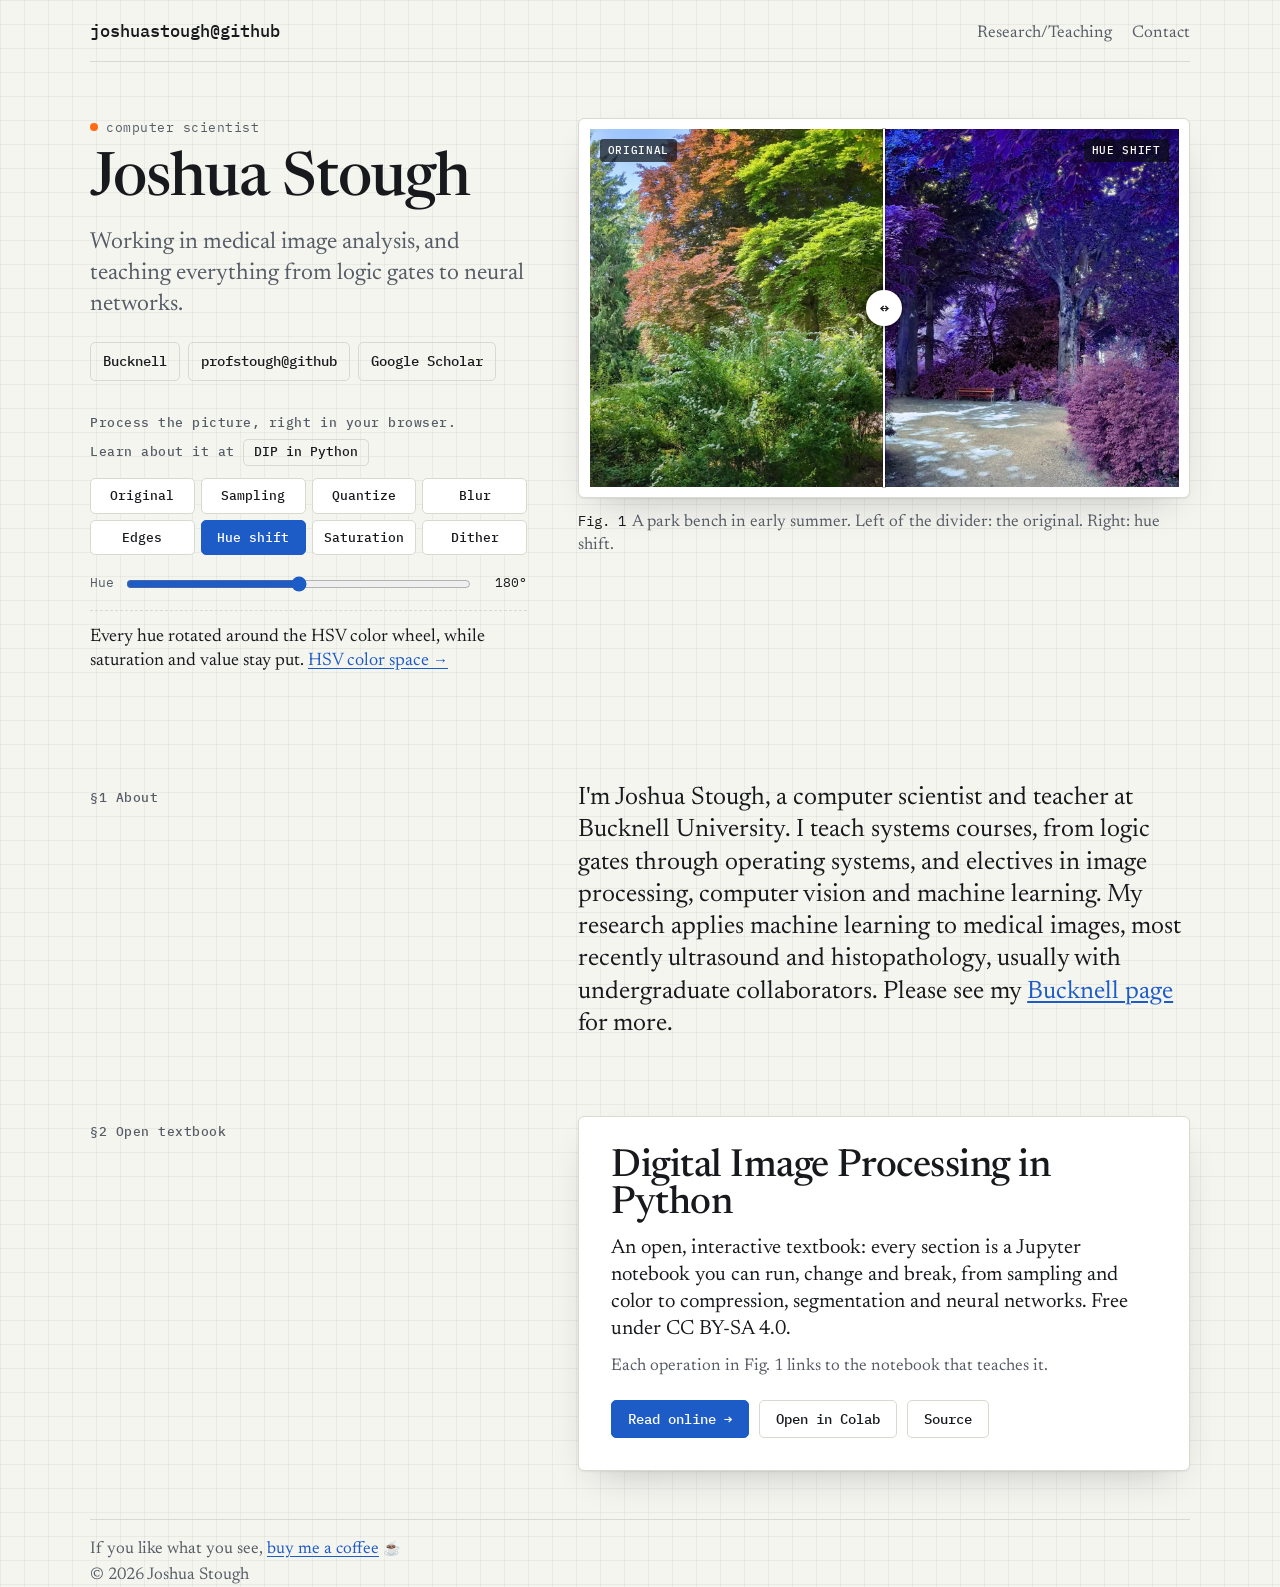
==== commit 482336e2: "Lab: blur radius can be 0; the figure caption always names the picture The picture's caption used to" ====
--- a/index.html
+++ b/index.html
@@ -124,7 +124,7 @@
         from logic gates through operating systems, and electives in image processing, computer vision and
         machine learning. My research applies machine learning to medical images, most recently ultrasound and
         histopathology, usually with undergraduate collaborators. Please see my
-        <a class="btn btn-sm" href="https://www.joshuastough.com">Bucknell page</a> for more.</p>
+        <a href="https://www.joshuastough.com">Bucknell page</a> for more.</p>
     </section>
 
     <section class="wrap section" id="book" aria-labelledby="book-h">
@@ -153,7 +153,7 @@
     <p>&copy; 2026 Joshua Stough</p>
   </footer>
 
-  <script src="assets/lab/lab.js?v=1"></script>
+  <script src="assets/lab/lab.js?v=2"></script>
 </body>
 
 </html>
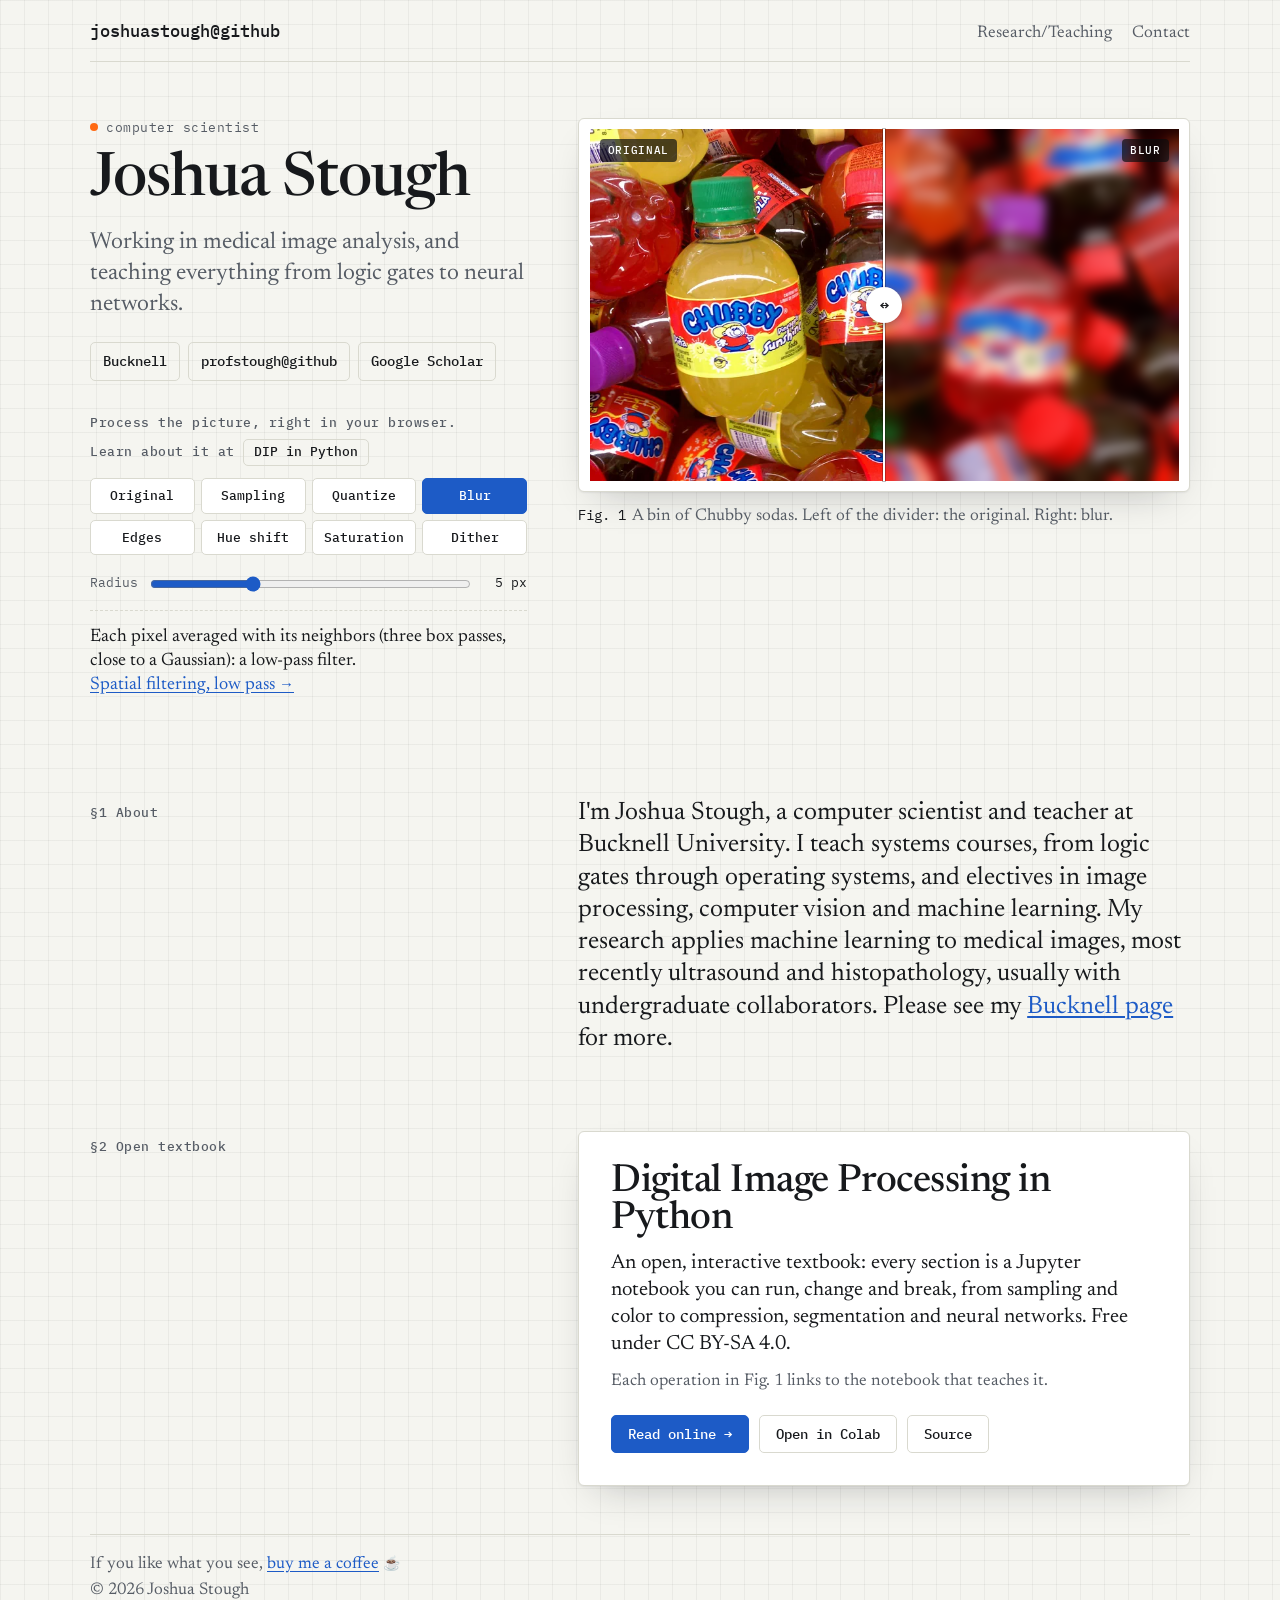
==== commit f28b8295: "About: plain link to the Bucknell page instead of a button Co-Authored-By: Claude Opus 5.5 <noreply@" ====
--- a/index.html
+++ b/index.html
@@ -153,7 +153,7 @@
     <p>&copy; 2026 Joshua Stough</p>
   </footer>
 
-  <script src="assets/lab/lab.js?v=2"></script>
+  <script src="assets/lab/lab.js?v=1"></script>
 </body>
 
 </html>
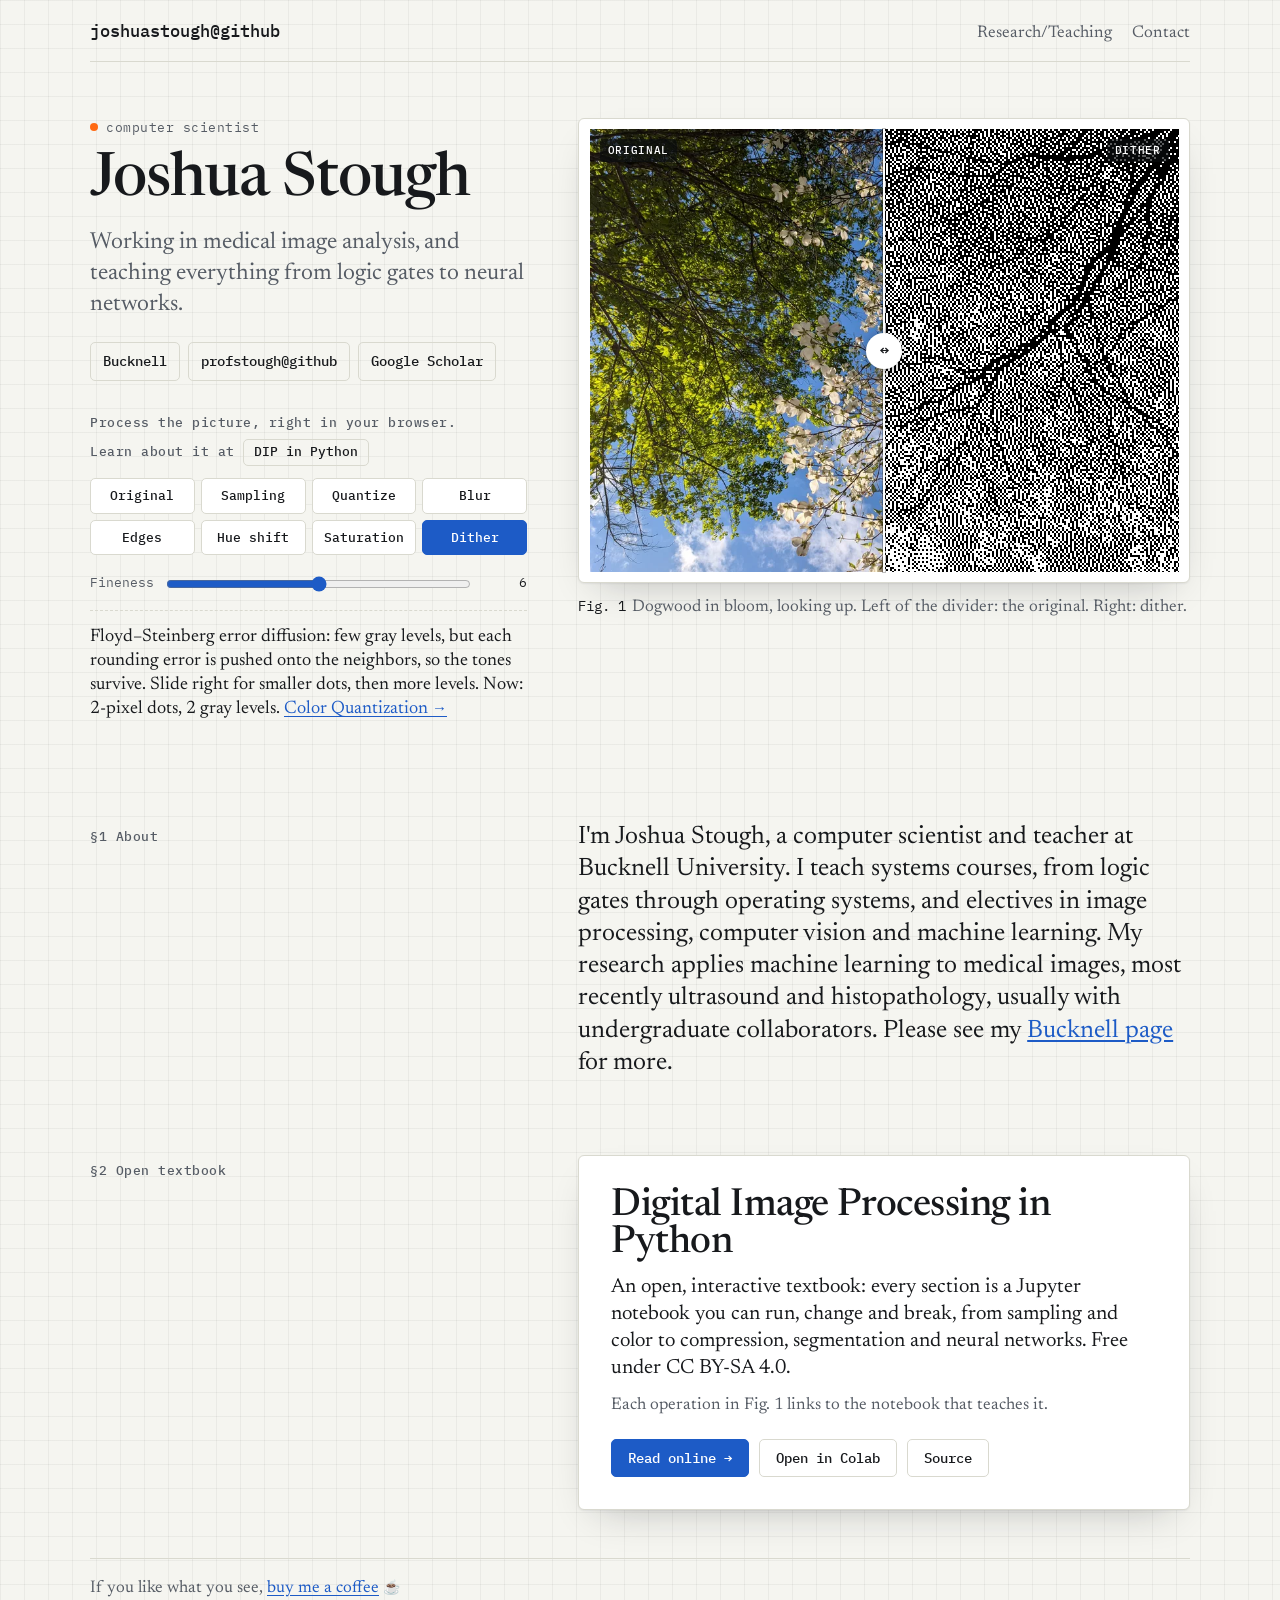
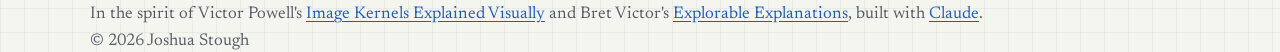
==== commit 372426e0: "Footer: credit Image Kernels Explained Visually and explorable explanations Co-Authored-By: Claude O" ====
--- a/index.html
+++ b/index.html
@@ -150,10 +150,13 @@
     <hr class="rule">
     <p style="margin-top: 18px">If you like what you see, <a href="https://www.buymeacoffee.com/joshuastough">buy me a
         coffee</a> &#9749;</p>
+    <p>In the spirit of Victor Powell's <a href="https://setosa.io/ev/image-kernels/">Image Kernels Explained
+        Visually</a> and Bret Victor's <a href="https://worrydream.com/ExplorableExplanations/">Explorable
+        Explanations</a>, built with <a href="https://claude.ai">Claude</a>.</p>
     <p>&copy; 2026 Joshua Stough</p>
   </footer>
 
-  <script src="assets/lab/lab.js?v=1"></script>
+  <script src="assets/lab/lab.js?v=2"></script>
 </body>
 
 </html>
